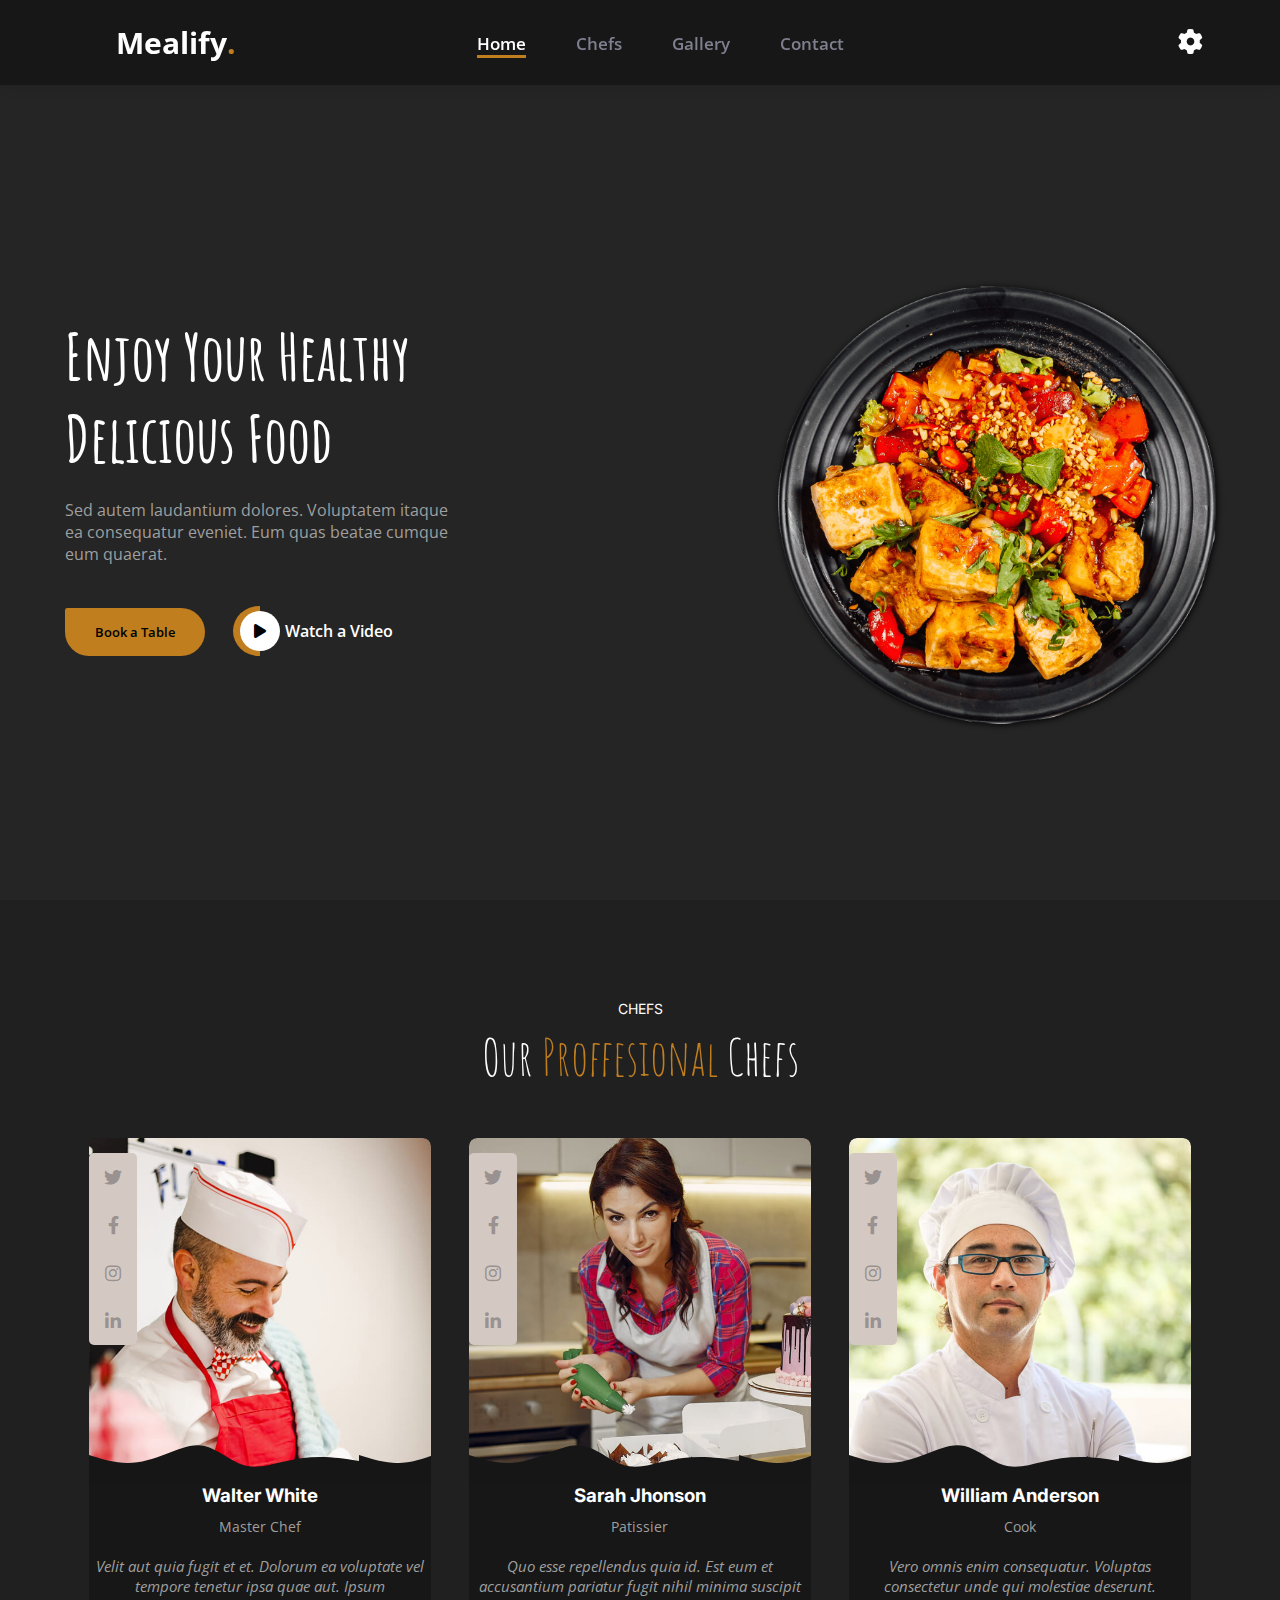
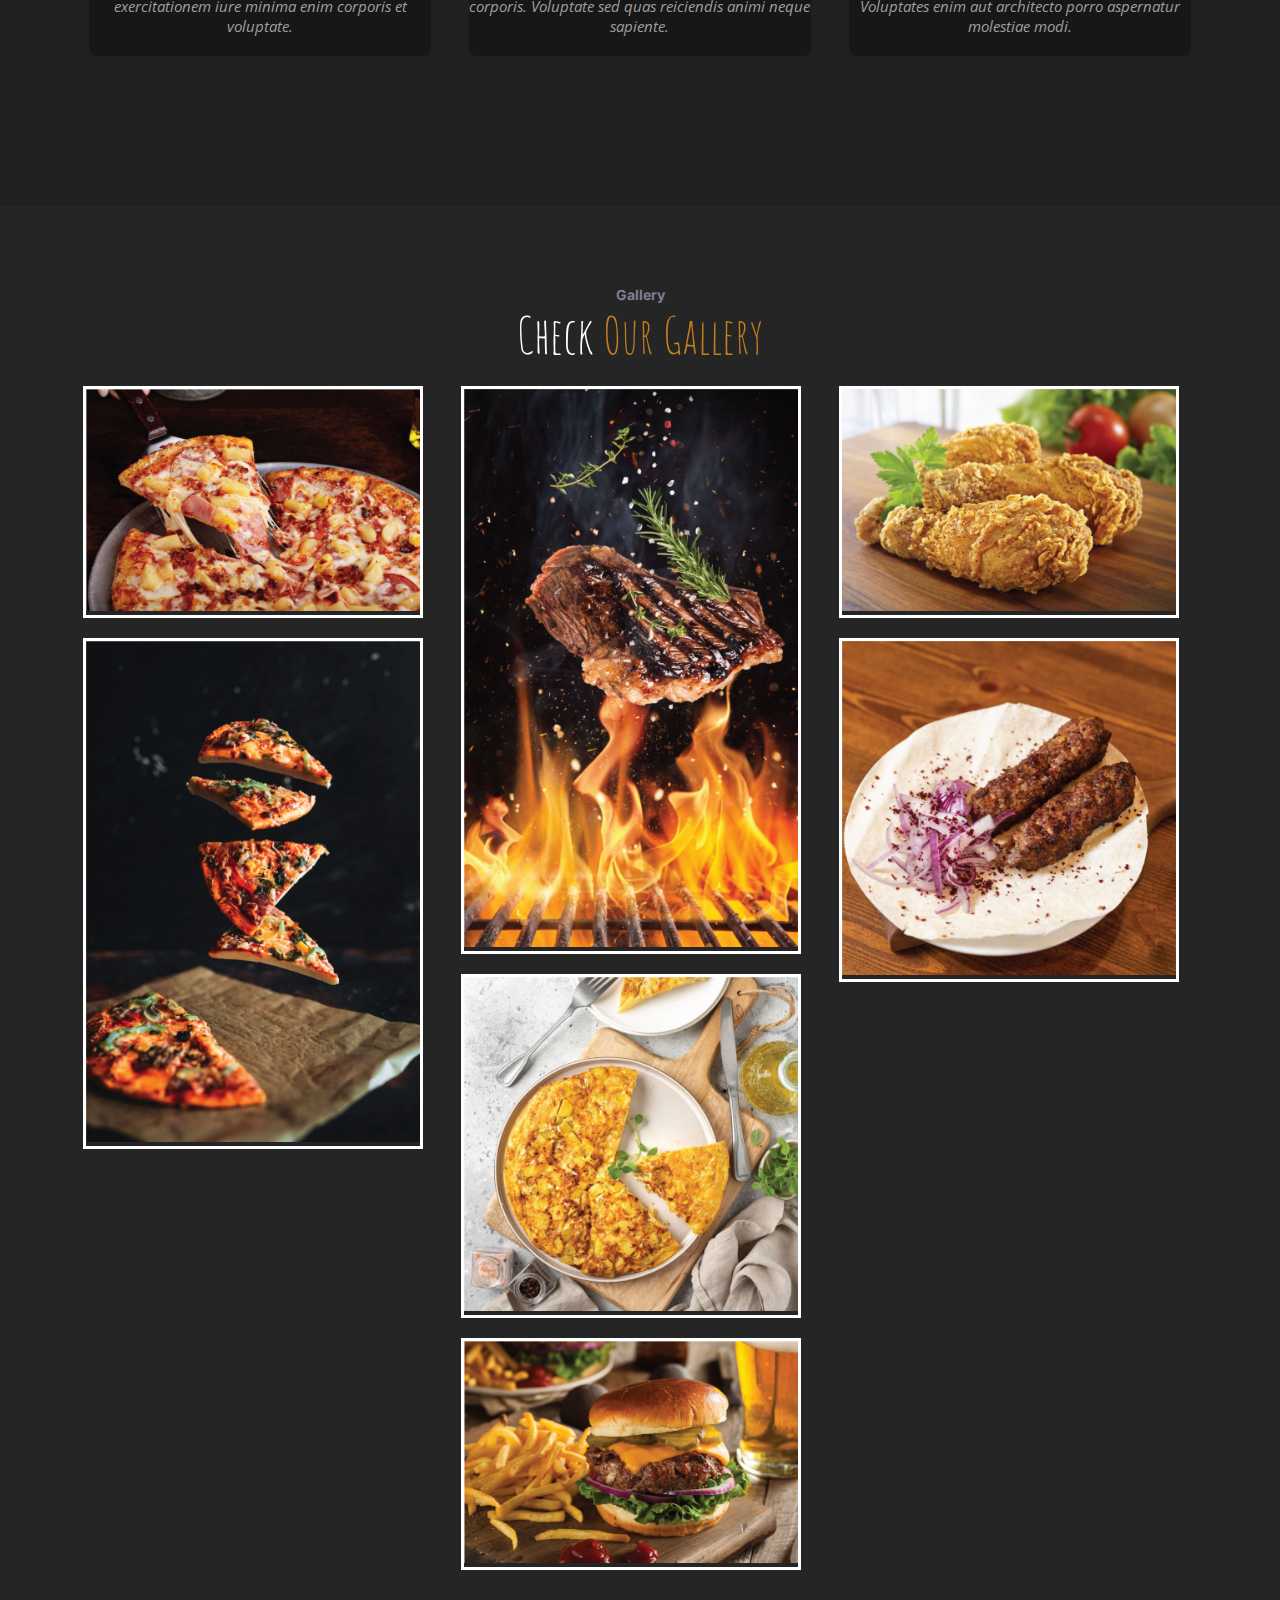
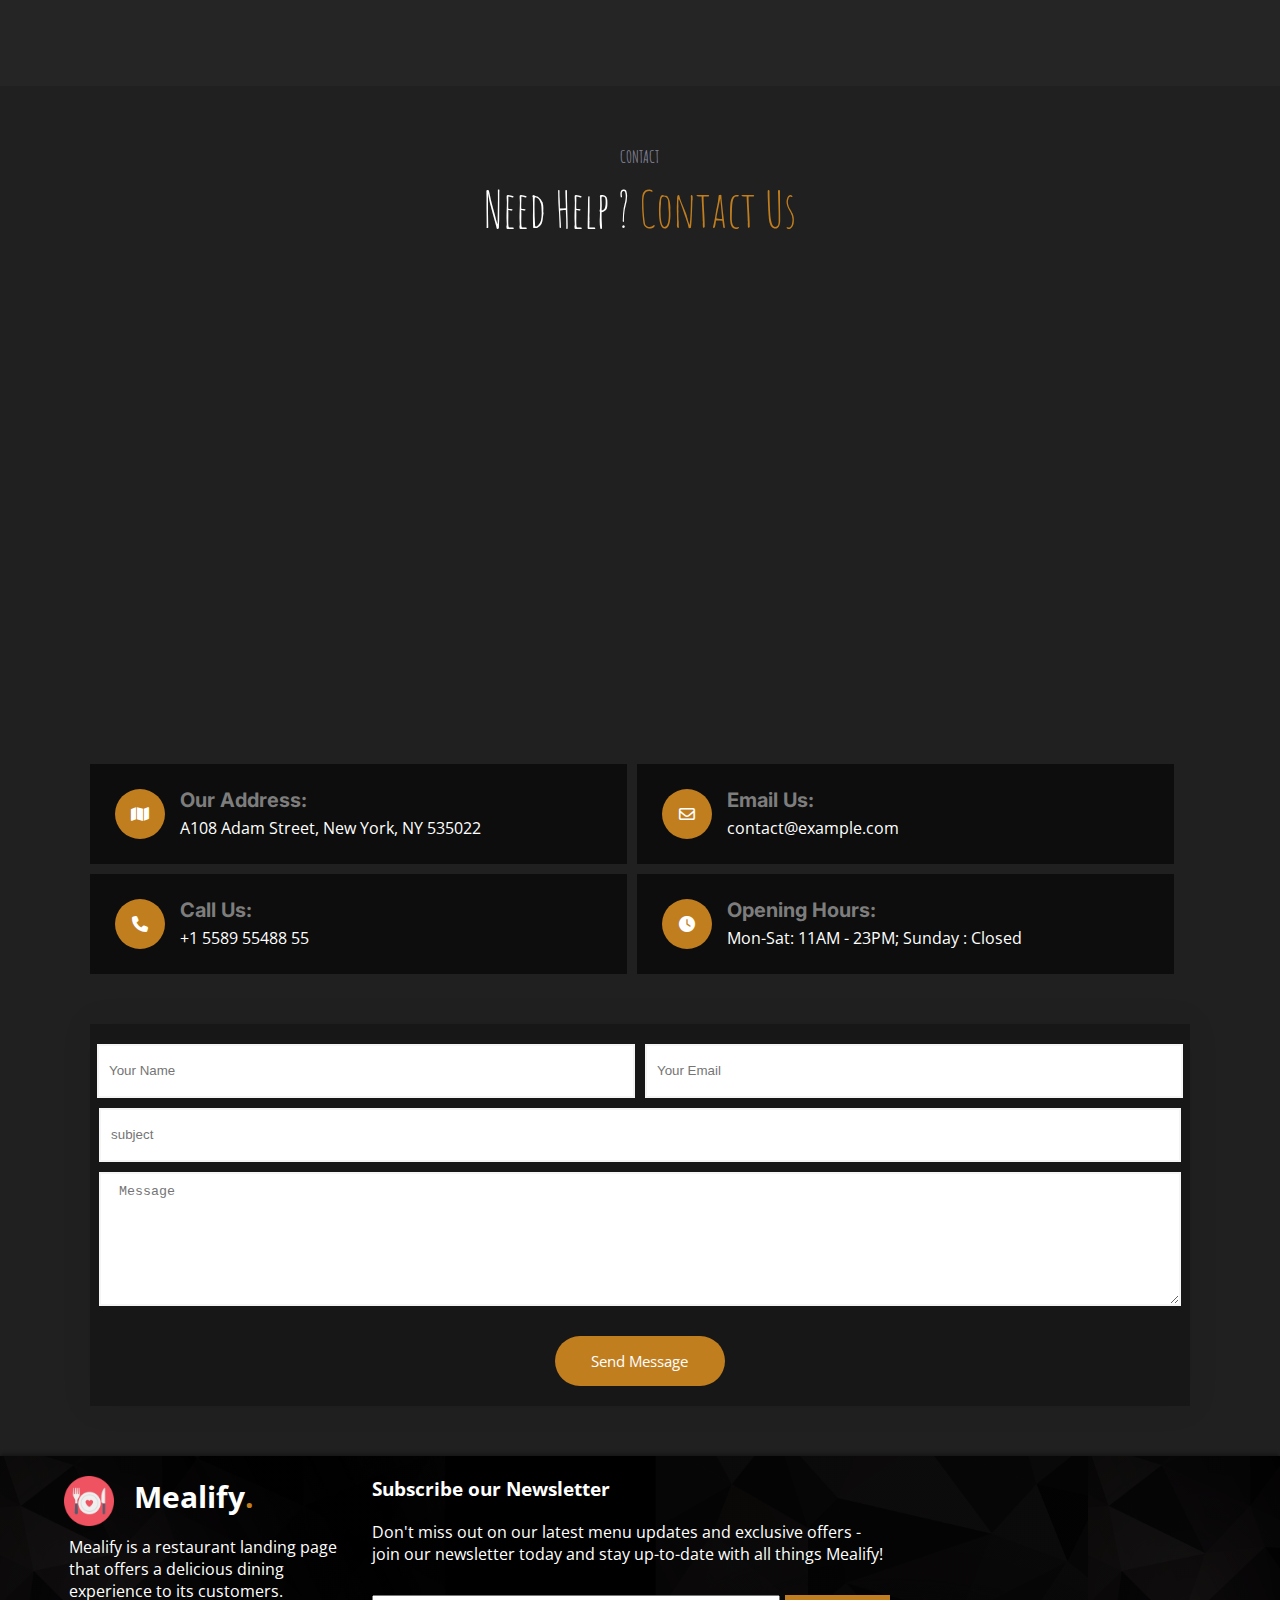
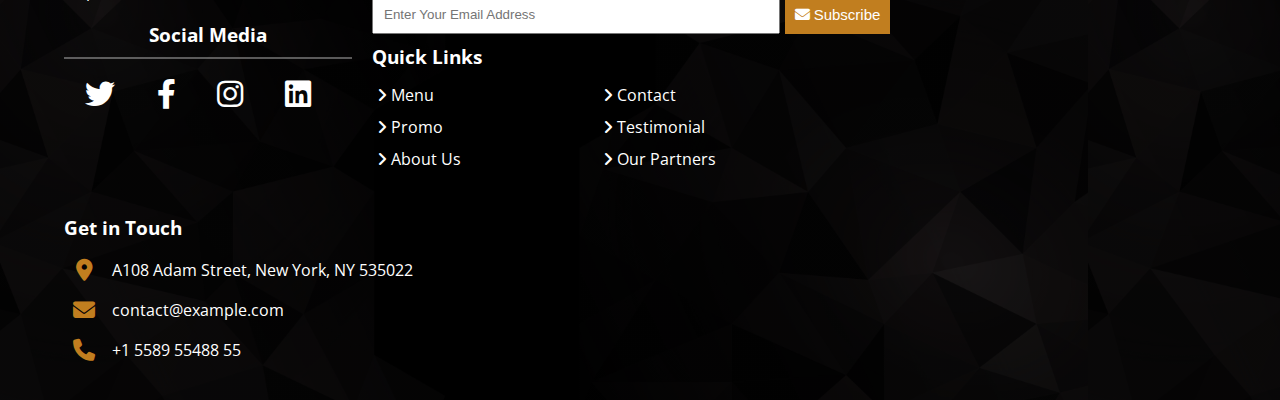
==== darkMode.htm @ 0ceff0d4 "first commit" ====
<!DOCTYPE html>
  <head>
    <meta charset="UTF-8" />
    <meta name="viewport" content="width=device-width, initial-scale=1.0" />
    <title>Mealify</title>
    <link rel="preconnect" href="https://fonts.googleapis.com" />
    <link rel="preconnect" href="https://fonts.gstatic.com" crossorigin />
    <link
      href="https://fonts.googleapis.com/css2?family=Amatic+SC:wght@400;700&family=Inter:wght@700&family=Open+Sans:ital,wght@0,300;0,400;0,500;0,600;0,700;0,800;1,300;1,400;1,500;1,600;1,700;1,800&display=swap"
      rel="stylesheet"
    />

    <!-- fonts -->
    <link rel="icon" href="photo/favicon.ico" />
    <link href="css/all.min.css" rel="stylesheet" />
    <link href="css/darkmode.css" rel="stylesheet" />
    <link href="css/mediaquery.css" rel="stylesheet" />
  </head>

  <body>
    <nav>
      <div class="container">
        <div class="logo">
          <a href="">Mealify<span>.</span></a>
        </div>
        <div class="navs">
          <ul class=".nav-links">
            <li>
              <a href="#home" class="home_link">Home</a>
            </li>
            <li><a href="#Chefs" class="Chefs_link">Chefs</a></li>
            <li><a href="#Gallery" class="Gallery_link">Gallery</a></li>
            <li><a href="#contact">Contact</a></li>
          </ul>
        </div>
        <div class="icon">
          <a href="index.html">
            <i class="fa-solid fa-gear"></i>
          </a>
        </div>
      </div>
    </nav>
    <section id="home" class="home">
      <div class="container">
        <div class="caption">
          <h2>Enjoy Your Healthy Delicious Food</h2>
          <p>
            Sed autem laudantium dolores. Voluptatem itaque ea consequatur
            eveniet. Eum quas beatae cumque eum quaerat.
          </p>
          <div class="buttons">
            <button class="btn1"><a href="#contact">Book a Table</a></button>
            <button class="btn2">
              <a href="https://youtube.com/" target="_blank">
                <div class="icon">
                  <i class="fa-solid fa-play"></i>
                </div>
                Watch a Video
              </a>
            </button>
          </div>
        </div>
        <div class="plat">
          <img src="photo/hero-img.png" />
        </div>
      </div>
    </section>
    <section id="Chefs" class="Chefs">
      <div class="container">
        <div class="chef-head">
          <h2>CHEFS</h2>
          <p class="p1">Our <span>Proffesional</span> Chefs</p>
        </div>
        <div class="chef-cards">
          <div class="chef-card chef-card1">
            <div class="picture">
              <img src="photo/chefs-1.jpg" />
            </div>
            <div class="chef-information">
              <h3>Walter White</h3>
              <span>Master Chef</span>
              <p>
                Velit aut quia fugit et et. Dolorum ea voluptate vel tempore
                tenetur ipsa quae aut. Ipsum exercitationem iure minima enim
                corporis et voluptate.
              </p>
            </div>
            <ul class="chef-social">
              <li>
                <a href=""><i class="fa-brands fa-twitter"></i></a>
              </li>
              <li>
                <a href="">
                  <i class="fa-brands fa-facebook-f"></i>
                </a>
              </li>
              <li>
                <a href="">
                  <i class="fa-brands fa-instagram"></i>
                </a>
              </li>
              <li>
                <a href="">
                  <i class="fa-brands fa-linkedin-in"></i>
                </a>
              </li>
            </ul>
          </div>

          <div class="chef-card chef-card2">
            <div class="picture">
              <img src="photo/chefs-2.jpg" />
            </div>
            <div class="chef-information">
              <h3>Sarah Jhonson</h3>
              <span> Patissier</span>
              <p>
                Quo esse repellendus quia id. Est eum et accusantium pariatur
                fugit nihil minima suscipit corporis. Voluptate sed quas
                reiciendis animi neque sapiente.
              </p>
            </div>
            <ul class="chef-social">
              <li>
                <a href=""><i class="fa-brands fa-twitter"></i></a>
              </li>
              <li>
                <a href="">
                  <i class="fa-brands fa-facebook-f"></i>
                </a>
              </li>
              <li>
                <a href="">
                  <i class="fa-brands fa-instagram"></i>
                </a>
              </li>
              <li>
                <a href="">
                  <i class="fa-brands fa-linkedin-in"></i>
                </a>
              </li>
            </ul>
          </div>

          <div class="chef-card chef-card3">
            <div class="picture">
              <img src="photo/chefs-3.jpg" />
            </div>

            <div class="chef-information">
              <h3>William Anderson</h3>
              <span> Cook</span>
              <p>
                Vero omnis enim consequatur. Voluptas consectetur unde qui
                molestiae deserunt. Voluptates enim aut architecto porro
                aspernatur molestiae modi.
              </p>
            </div>
            <ul class="chef-social">
              <li>
                <a href=""><i class="fa-brands fa-twitter"></i></a>
              </li>
              <li>
                <a href="">
                  <i class="fa-brands fa-facebook-f"></i>
                </a>
              </li>
              <li>
                <a href="">
                  <i class="fa-brands fa-instagram"></i>
                </a>
              </li>
              <li>
                <a href="">
                  <i class="fa-brands fa-linkedin-in"></i>
                </a>
              </li>
            </ul>
          </div>
        </div>
      </div>
    </section>
    <section id="Gallery" class="Gallery">
      <div class="container">
        <div class="gallery-title">
          <h2>Gallery</h2>
          <p>Check <span>Our Gallery</span></p>
        </div>
        <div class="photos">
          <picture class="pizza">
            <img src="photo/gallery/meal-1.jpg" alt="" />
            <div class="overlay">
              <h2>Pizza</h2>
              <p>Hawaiian pizza with ham and pineapple</p>
            </div>
          </picture>
          <picture class="leviation-pizza">
            <img src="photo/gallery/meal-4.jpg" alt="" />
            <div class="overlay">
              <h2>Levitation pizza</h2>
              <p>Levitation pizza on black background.</p>
            </div>
          </picture>
          <picture class="beef-steak">
            <img src="photo/gallery/meal-2.jpg" alt="" />
            <div class="overlay">
              <h2>Beef steaks</h2>
              <p>
                Tasty beef steaks flying above cast iron grate with fire flames.
              </p>
            </div>
          </picture>
          <picture class="Frittata">
            <img src="photo/gallery/meal-7.jpg" alt="" />
            <div class="overlay">
              <h2>Frittata</h2>
              <p>Frittata or potato pie in a ceramic plate</p>
            </div>
          </picture>
          <picture class="Burger">
            <img src="photo/gallery/meal-3.jpg" alt="" />
            <div class="overlay">
              <h2>Burger</h2>
              <p>grass fed bison hamburger with chips & beer</p>
            </div>
          </picture>
          <picture class="Fried-Chicken">
            <img src="photo/gallery/meal-5.jpg" alt="" />
            <div class="overlay">
              <h2>Crispy Fried Chicken</h2>
              <p>
                Golden brown chicken legs with a crunchy coating and juicy meat
              </p>
            </div>
          </picture>
          <picture class="kebab">
            <img src="photo/gallery/meal-6.jpg" alt="" />
            <div class="overlay">
              <h2>Lyulya kebab</h2>
              <p>
                Tender and juicy skewers of ground lamb or beef, flavored with
                aromatic spices and herbs
              </p>
            </div>
          </picture>
        </div>
      </div>
    </section>
    <section id="contact" class="contact">
      <div class="container">
        <div class="contact-head">
          <h2>CONTACT</h2>
          <p>Need Help ? <span>Contact Us</span></p>
        </div>
        <div class="map">
          <div class="frame">
            <iframe
              src="https://www.google.com/maps/embed?pb=!1m14!1m12!1m3!1d1032848.2272240134!2d32.7023043773013!3d30.659828495883165!2m3!1f0!2f0!3f0!3m2!1i1024!2i768!4f13.1!5e0!3m2!1sar!2seg!4v1686413583642!5m2!1sar!2seg"
              width="600"
              height="450"
              style="border: 0"
              allowfullscreen=""
              loading="lazy"
              referrerpolicy="no-referrer-when-downgrade"
            ></iframe>
          </div>
        </div>
        <div class="contact-details">
          <div class="add">
            <div class="icon">
              <i class="fa-solid fa-map"></i>
            </div>
            <div class="address">
              <h3>Our Address:</h3>
              <p>A108 Adam Street, New York, NY 535022</p>
            </div>
          </div>
          <div class="email-contact">
            <div class="icon"><i class="fa-regular fa-envelope"></i></div>
            <div class="email-us">
              <h3>Email Us:</h3>
              <p>contact@example.com</p>
            </div>
          </div>
          <div class="Call">
            <div class="icon">
              <i class="fa-solid fa-phone"></i>
            </div>
            <div class="call-us">
              <h3>Call Us:</h3>
              <p>+1 5589 55488 55</p>
            </div>
          </div>
          <div class="hour">
            <div class="icon">
              <i class="fa-solid fa-clock"></i>
            </div>
            <div class="opening-hour">
              <h3>Opening Hours:</h3>
              <p>Mon-Sat: 11AM - 23PM; Sunday : Closed</p>
            </div>
          </div>
        </div>
        <form>
          <input type="text" class="text" placeholder="Your Name" />
          <input type="email" class="email" placeholder="Your Email" />
          <input type="subject" class="subject" placeholder="subject" />
          <textarea name="" id="" placeholder=" Message"></textarea>
          <button>Send Message</button>
        </form>
      </div>
    </section>
    <footer>
      <div class="container">
        <div class="about">
          <div class="logo">
            <div class="logo-image">
              <img src="photo/favicon.png" alt="Mealify Logo" />
            </div>
            <h2>Mealify</h2>
          </div>
          <p>
            Mealify is a restaurant landing page that offers a delicious dining
            experience to its customers.
          </p>
          <p class="social-media">Social Media</p>
          <ul class="social-links">
            <li class="twitter">
              <a href="https://twitter.com" target="_blank">
                <i class="fa-brands fa-twitter"></i>
              </a>
            </li>
            <li class="facebook">
              <a href="https://facebook.com" target="_blank">
                <i class="fa-brands fa-facebook-f"></i>
              </a>
            </li>
            <li class="instagram">
              <a href="https://instagram.com" target="_blank">
                <i class="fa-brands fa-instagram"></i>
              </a>
            </li>
            <li class="linkedin">
              <a href="https://linkedin.com" target="_blank">
                <i class="fa-brands fa-linkedin"></i>
              </a>
            </li>
          </ul>
        </div>
        <div class="subscription">
          <div class="subscription-box">
            <h3>Subscribe our Newsletter</h3>
            <p>
              Don't miss out on our latest menu updates and exclusive offers -
              join our newsletter today and stay up-to-date with all things
              Mealify!
            </p>
            <div class="subscription-group">
              <input type="email" placeholder="Enter Your Email Address" />
              <button class="btn">
                <i class="fa-solid fa-envelope"></i> Subscribe
              </button>
            </div>
          </div>
          <div class="quick-links">
            <h3>Quick Links</h3>
            <div class="links">
              <ul>
                <li>
                  <i class="fa-solid fa-angle-right"></i>
                  <a href="">Menu</a>
                </li>
                <li>
                  <i class="fa-solid fa-angle-right"></i>
                  <a href="">Promo</a>
                </li>
                <li>
                  <i class="fa-solid fa-angle-right"></i>
                  <a href="">About Us</a>
                </li>
              </ul>
              <ul>
                <li>
                  <i class="fa-solid fa-angle-right"></i>
                  <a href="">Contact</a>
                </li>
                <li>
                  <i class="fa-solid fa-angle-right"></i>
                  <a href="">Testimonial</a>
                </li>
                <li>
                  <i class="fa-solid fa-angle-right"></i>
                  <a href="">Our Partners</a>
                </li>
              </ul>
            </div>
          </div>
        </div>
        <div class="contact-details">
          <h3>Get in Touch</h3>
          <ul>
            <li>
              <i class="fa-solid fa-location-dot"></i>
              <span>A108 Adam Street, New York, NY 535022 </span>
            </li>
            <li>
              <i class="fa-solid fa-envelope"></i>
              <a href="mailto:contact@example.com">contact@example.com</a>
            </li>
            <li>
              <i class="fa-solid fa-phone"></i>
              <a href="tel:+1 5589 55488 55">+1 5589 55488 55</a>
            </li>
          </ul>
        </div>
      </div>
    </footer>
  </body>
</html>
---- css/darkmode.css ----
* {
    margin: 0px;
    padding: 0px;
}

:root {

    --btn-color: #C17E1F;
    --span-color: #C17E1F;
    --bg-dark: #252525;
    --bg-light: #202020;
    --nav-color: #171717;
    --font-color: white;
    --hover-color: RGB(215, 140, 35);
    
}

h1,
h2,
h3,
h4,
h5,
h6 {
    font-family: 'Amatic SC', cursive;
}

p,
a {
    font-family: 'Open Sans', sans-serif;
}

li {
    list-style: none;
}

a {
    text-decoration: none;
    color: var(--font-color);
}

img {
    width: 100%;
}

/*****************SCROLL***************/
::-webkit-scrollbar {
    width: 15px;
}

::-webkit-scrollbar-track {
    box-shadow: inset 0 0 5px grey;
    border-radius: 10px;
}

::-webkit-scrollbar-thumb {
    background: #212529;
    border-radius: 10px;
}


/***************NAV**************/
nav .container {
    width: 88%;
    margin: auto;
    display: flex;
}

nav {
    position: fixed;
    width: 100%;
    overflow: hidden;
    z-index: 1000;
    background-color: var(--nav-color);
    box-shadow: 0px 0px 14px 0px #0000001b;

}

nav .container .logo {
    width: 15%;
    display: flex;
    align-items: center;
    justify-content: center;

    padding: 22px;
}


nav .container .logo a {
    text-decoration: none;
    color: var(--font-color);
    font-size: 30px;
    font-family: 'Open Sans', sans-serif;
    font-weight: 700;
}

nav .container .logo span {
    color: var(--span-color);
}

nav .container .navs {
    width: 60%;
    color: RGB(79, 79, 90);
    font-size: 17px;
    padding-top: 12px;


}

nav .container .navs ul li div {
    background-color: RGB(230, 20, 20);
    border-radius: 5px;
    position: absolute;

}

nav .container .navs ul li {
    position: relative;
    padding-right: 50px;
    padding-top: 20px;
}

nav .container .navs ul {
    display: flex;
    justify-content: flex-end;
    align-items: center;


}

nav .container .icon {
    width: 30%;
    display: flex;
    justify-content: flex-end;
    align-items: center;

}

nav i {
    color: var(--font-color);
    font-size: 25px;
}

nav .container .navs ul li a {
    text-decoration: none;
    font-family: 'Inter', sans-serif;
    font-family: 'Open Sans', sans-serif;
    color: #7f7f90;
    font-size: 17px;
    font-weight: 600;
    transition-duration: 0.5s;

}

nav .container .navs ul li a:hover {
    color: var(--font-color);
}

body:not(body:has(:target)) li a[href="#home"],
body:has(.home:target) li a[href="#home"],
body:has(.contact:target) li a[href="#contact"],
body:has(.Gallery:target) li a[href="#Gallery"],
body:has(.Chefs:target) li a[href="#Chefs"] {
    color: var(--font-color);
    border-bottom: 3px solid var(--btn-color);
}

/***********************HOME***********************/
.home {
    display: flex;
    width: 100%;
    background-color: var(--bg-dark);
    overflow: hidden;
    position: relative;
    display: flex;
    color: black;
    font-size: 30px;
    align-items: center;
    justify-content: center;
    height: 100vh;
}

/* body:has(.home:target) .home_link {
    color: black;
} */

.home .container {
    width: 90%;
    display: flex;
    justify-content: flex-end;
    align-items: center;
}

.home .container .caption {
    width: 35%;
    margin-top: 110px;
    margin-right: 310px;
    margin-top: 70px;
    color: var(--font-color);

}

.home .container .caption h2 {
    font-size: 65px;
    font-family: 'Amatic SC', cursive;
}

.home .container .caption p {
    font-size: 16px;
    font-family: 'Open Sans', sans-serif;
    color:
RGB(159, 159, 159);
    margin-top: 20px;

}

.home .container .caption .buttons {

    font-family: 'Open Sans', sans-serif;
    margin-top: 40px;

}

.home .container .caption .btn1 {
    background-color: var(--btn-color);
    padding: 15px 30px;
    border: none;
    border-radius: 100px;
    border-top-left-radius: 10px;
    transition-duration: 0.3s;
    margin-right: 20px;

}

.home .container .caption .btn1 a {
    color: black;

    display: flex;
    align-items: center;
    font-weight: 600;

}


.home .container .caption .btn1:hover {
    background-color: var(--hover-color);

}


.home .container .caption .btn2 {
    background-color: transparent;
    color: black;
    border: none;
    text-align: center;
    width: 200px;


}

.home .container .caption .btn2 a {
    color: var(--font-color);
    font-size: 16px;
    font-weight: 600;
    display: flex;
    align-items: center;
    transition-duration:0.5s ;


}

.home .container .caption .btn2:hover a {
    color: RGB(215, 140, 35);
}

.home .container .plat {
    width: 38%;
    display: flex;
    padding-top: 110px;
}

.home .container .caption .buttons .btn2 .icon {
    width: 50px;
    height: 50px;
    border-left: 2px solid var(--btn-color);
    background-image: linear-gradient(to right, var(--btn-color) 0 50%, transparent 50% 100%);
    border-radius: 50%;
    display: flex;
    align-items: center;
    justify-content: center;
    font-size: 1rem;
    position: relative;
}

.home .container .caption .buttons .btn2 .icon i {
    color: black;
    z-index: 400;

}

.home .container .caption .buttons .btn2 .icon::before {
    content: "";
    position: absolute;
    left: 50%;
    top: 50%;
    transform: translate(-50%, -50%);
    background-color: white;
    width: 2.5rem;
    height: 2.5rem;
    border-radius: inherit;
}

.home img {
    filter: drop-shadow(1px 1px 3px black);


}

@keyframes vibrate {
    0% {
        transform: rotate(0deg);
    }

    10% {
        transform: rotate(-1deg);
    }

    20% {
        transform: rotate(1deg);
    }

    30% {
        transform: rotate(0deg);
    }

    40% {
        transform: rotate(1deg);
    }

    50% {
        transform: rotate(-1deg);
    }

    60% {
        transform: rotate(0deg);
    }

    70% {
        transform: rotate(-1deg);
    }

    80% {
        transform: rotate(1deg);
    }

    90% {
        transform: rotate(0deg);
    }

    100% {
        transform: rotate(-1deg);
    }
}

.plat img:hover {
    animation: vibrate 0.5s;
    animation-iteration-count: infinite;
}

/*********************************************************************/
.Chefs {
    overflow: hidden;
    padding-bottom: 150px;
    /* margin-bottom: 20px; */
    background-color: var(--bg-light);
}

.Chefs .container {
    width: 89%;
    margin: auto;
}

.chef-head {
    padding-top: 100px;
}

.Chefs .chef-head h2 {
    color: var(--font-color);
    font-size: 14px;
    text-align: center;
    font-family: 'Inter', sans-serif;
    padding-bottom: 8px;
    font-weight: 400;


}

.Chefs .chef-head .p1 {
    font-family: 'Amatic SC', cursive;
    font-size: 50px;
    color:var(--font-color);
    text-align: center;
    padding-bottom: 50px;
}

.Chefs .chef-head span {
    color: var(--span-color);
}

.chef-cards {
    margin: auto;
    display: flex;
    justify-content: space-around;
}

.chef-card {
    width: 30%;
    text-align: center;
    position: relative;
    overflow: hidden;
    transition-duration: 0.5s;
    padding-bottom: 20px;
    border-radius: 8px;
    background-color: #171717;
}

.chef-card .chef-information p {
    font-size: 15px;
    font-weight: 400;
    color: RGB(159, 159, 159);
    font-family: 'Open Sans', sans-serif;
    padding-top: 20px;
    font-style: italic;
}

.Chefs .container ul {
    position: absolute;
    top: 15px;
    background-color: #D4C9C2;

    right: -60;
    border-radius: 5px;
    margin-right: 5px;
    transition-duration: 0.7s;


}

.Chefs .container .chef-card:hover ul {
    right: 0;
}

.Chefs .container .chef-card:hover {
    transform: scale(1.1);
    box-shadow: 3px 3px 15px 0px rgba(0, 0, 0, 0.1);

}

.Chefs .container a:hover {
    color: RGBA(55, 55, 63, 0.9);

}

.Chefs .container ul li {
    padding: 12px 15px;
}

.Chefs .container ul li a {
    font-size: 18px;
    color: #37373f66;
    transition-duration: 0.5s;
    font-weight: 400;
}


.Chefs .container .picture {
    position: relative;
}

.Chefs .container .picture:before {
    content: "";
    position: absolute;
    bottom: -1px;
    left: 0;
    background-image: url(../photo/team-shape-dark.svg);
    background-repeat: repeat-x;
    width: 100%;
    height: 3.75rem;
}

.chef-cards .chef-information h3 {
    font-size: 18.72px;
    font-family: 'Inter', sans-serif;
    font-weight: 700;
    color: var(--font-color);
    padding-bottom: 10px;


}

.chef-cards span {
    font-size: 14px;
    font-family: 'Open Sans', sans-serif;
    font-weight: 400;
    color: RGB(159, 159, 159);

}

.Chefs img {
    border-radius: 8px;
}

/**********************************************************************/
.Gallery {
    background-color: var(--bg-dark);
    text-align: center;
    margin: auto;
    padding-top: 80px;
    overflow: hidden;
}


.Gallery .gallery-title p {
    font-size: 50px;
    font-family: 'Amatic SC', cursive;
    padding-bottom: 20px;
    color: var(--font-color);

}


.Gallery span {
    color: var(--span-color);
    font-family: 'Amatic SC', cursive;

}

.Gallery h2 {
    font-family: 'Inter', sans-serif;
    color: RGB(127, 127, 144);
    font-size: 14px;

}

.Gallery .photos {

    display: flex;
    flex-direction: column;
    flex-wrap: wrap;
    width: 87%;
    margin: auto;
    text-align: center;
    gap: 20px;
    height: 1300px;
}

.photos picture {
    width: 30%;
    border: 3px solid white;
    position: relative;
    overflow: hidden;
}

.photos picture:hover .overlay {
    top: 0;
}

.photos picture:hover img {
    scale: 1.2;
}

.photos picture img {
    transition: 1s;
}

.overlay {
    position: absolute;
    width: 100%;
    height: 100%;
    left: 0;
    top: 100%;
    background-color: rgba(0, 0, 0, 0.5);
    display: flex;
    justify-content: center;
    align-items: center;
    flex-direction: column;
    color: white;
    font-family: 'Open Sans', sans-serif;
    transition-duration: 0.5s;



}

.Gallery .picture .overlay h2 {
    padding-bottom: 20px;
    font-size: 25px;
    font-weight: 700;
    font-family: 'Inter', sans-serif;
    color: #fff;

}

/***************************************************/

.contact {
    overflow: hidden;
    margin: 0;
    padding: 0;
    background-color: var(--bg-light);

}

.contact .container {
    width: 86%;
    margin: auto;
}

.contact .contact-head h2 {
    font-size: 17px;
    color: RGB(127, 127, 144);
    font-weight: 600;
    text-align: center;
    padding-top: 60px;
}

.contact .contact-head p {
    font-weight: 400;
    color:var(--font-color);
    font-family: 'Amatic SC', cursive;
    text-align: center;
    font-size: 50px;
    padding-top: 10px;
    padding-bottom: 20px;

}

.map {
    width: 100%;
    margin-bottom: 50px;
}

.map .frame {
    margin: auto;
    overflow: hidden;


}

iframe {
    width: 100%;
    overflow: hidden;
}


.contact .container .contact-details {
    gap: 10px;
    display: flex;
    flex-wrap: wrap;
    text-align: center;
    padding-bottom: 50px;
}

.contact .container .contact-details h3 {

    font-family: 'Inter', sans-serif;
    font-weight: 700;
    font-size: 20px;
    color: RGB(125, 125, 125);
    margin: 0px 0px 5px;

}

.contact .contact-details .email-contact,
.Call,
.hour,
.add {
    color: var(--font-color);
    width: 47%;
    display: flex;
    align-items: center;
    height: 80px;
    background-color:
    #0D0D0D;
    padding: 10px;
    

}
/* .contact .contact-details .call{
    color: var(--font-color);
    width: 47%;
    display: flex;
    align-items: center;
    height: 80px;
    background-color:
    #0D0D0D;
    padding: 10px;  
} */

.contact .contact-details .icon {

    width: 50px;
    height: 50px;
    border-radius: 50%;
    background-color:
        var(--btn-color);
    display: flex;
    justify-content: center;
    align-items: center;
    color: white;
    margin: 15px;
    transition-duration: 0.5s;
}

.contact .contact-details .icon:hover {
    background-color: var(--hover-color);
    cursor: pointer;
}

.contact span {
    color: var(--span-color);
}

.contact .contact-details .address,
.email-us,
.opening-hour,
.call-us {
    text-align: start;
}

form {

    width: 100%;
    margin: auto;
    background-color: #171717;
    display: flex;
    flex-wrap: wrap;
    gap: 10px;
    justify-content: center;
    box-shadow: 10px;
    box-shadow: 0 0 1.875rem #00000014;
    padding-top: 20px;
    margin-bottom: 50px;

}

.text,
.email {
    width: 47.6%;
        height: 50px;
    padding-left: 10px;
    border: none;
    border: solid 2px;
    border-color: #F5F5F5;
}



.subject {
    width: 97%;
    height: 50px;
    border: none;
    border: solid 2px;
    border-color: #F5F5F5;
    padding-left: 10px;

}

textarea {
    width: 97%;
    height: 120px;
    border: solid 2px;
    border-color: #F5F5F5;
    padding-left: 10px;
    padding-left: 10px;
    padding-top: 10px;
}

form button {
    margin-top: 20PX;
    border-radius: 40px;
    border: none;
    padding: 10px;
    background-color: var(--btn-color);
    color: white;
    width: 170px;
    height: 50px;
    font-size: 15px;
    font-family: 'Open Sans', sans-serif;
    margin-bottom: 20px;
    transition-duration: 0.5s;

}
/* .contact form .text{} */
form button:hover {
    background-color: var(--hover-color);
    cursor: pointer;
}

/**********************************************************************************************/
footer {
    background-image: linear-gradient(#0009, #0009),
        url(textured-metal-background\ \(1\).jpg);
    color: #fff;
    box-shadow: 0px -1px 5px #0007;
    background-size: contain;
    font-family: 'Open Sans', sans-serif;
    padding-bottom: 30px;

}

footer h2,
h3,
h4 {
    font-family: 'Open Sans', sans-serif;

}

footer .container .about .logo {
    display: flex;
}

footer .container .about .logo h2 {
    font-family: 'Open Sans', sans-serif;
    font-size: 30px;
    font-weight: 700;

}

footer .container .about .logo h2::after {
    content: ".";
    color: var(--span-color);
}

footer .container .about .logo .logo-image {
    width: 50px;
    height: 50px;
    padding-right: 20px;
}

footer .container {
    width: 90%;
    display: flex;
    flex-wrap: wrap;
    margin: auto;
    gap: 20px;

}

footer hr {
    width: 40px;
}

footer .about p {
    margin-block: 0.625rem;
    text-align: start;
    padding-left: 5px;
}

footer .about {
    width: 25%;
    text-align: center;
    padding-top: 20px;
}

footer .about .social-links .twitter,
.facebook,
.instagram,
.linkedin {
    transition-duration: 0.5s;
}

footer .about .social-links .twitter:hover i {
    color: #1DA1F2;
}

footer .about .social-links .facebook:hover i {
    color: #0B85EE;
}

footer .about .social-links .instagram:hover i {
    color: #6A0037;
}

footer .about .social-links .linkedin:hover i {
    color: #0A66C2;
}

footer .about a i {
    color: #E61414;
}

footer .about .social-media {
    text-align: center;
    padding: 10px;
    border-bottom: 2px solid #ddd6;
    margin-bottom: 10px;
    font-weight: 700;
    margin: 0px 0px 10px;
    padding: 10px;
    font-size: 18.72px;
}

footer .about .social-links {
    padding: 10px;
    display: flex;
    justify-content: space-around;
}

footer .about .social-links i {
    font-size: 30px;
    color: white;
    padding-right: 20px;
}


footer .subscription {
    width: 45%;
    padding-top: 20px;
}

footer .subscription a {
    color: white;
}

footer .subscription-group button {
    border: none;
    background-color: var(--btn-color);
    font-size: 15px;
    padding: 10px;
    font-weight: 400;
    color: white;

}

footer .container .subscription .subscription-box p {
    padding: 20px 0;
}

footer .contact-details {
    padding-top: 20px;
}

footer .quick-links .links {
    display: flex;
}

footer .subscription-group {
    display: flex;
    justify-content: space-between;
    gap: 5px;
    margin: 10px 0;
}

footer .subscription-group input {
    flex-grow: 1;
    padding: 0.625rem;
}

footer .subscription-group input:focus-visible {
    outline: none;
}

footer .subscription-group button {
    border-radius: 0;
}

footer .quick-links ul {
    --gap: 1.25rem;
    margin-top: 0.625rem;
    display: flex;
    flex-wrap: wrap;
    column-gap: var(--gap);
}

footer .contact-details li a {
    color: white;
}

footer .quick-links ul li {
    width: calc(calc(100% - var(--gap)) / 2);
    padding: 5px;
    position: relative;
    transition-duration: 0.5s;
}

footer .quick-links ul li:hover {
    transform: translateX(10px);
    background-color: #222;
}

footer .quick-links ul li::before {

    margin-right: 5px;
}

footer .contact-details h3 {
    margin-bottom: 10px;
}

footer .contact-details ul li {
    display: flex;
    align-items: center;
    gap: 8px;
}

footer .contact-details ul li i {
    width: 2.5rem;
    height: 2.5rem;
    display: flex;
    justify-content: center;
    align-items: center;
    color: var(--btn-color);
    font-size: 22px;
    line-height: 22px;
    font-weight: 900;
    transition-duration: 0.5s;
}

footer .contact-details ul li i:hover {
    color: white;
}
---- css/mediaquery.css ----
@media all and (max-width: 600px),
all and (max-width: 768px) {

    /*********************nav*********************************/
    nav {
        position: absolute;
    }

    nav .navs ul {
        flex-direction: column;

    }

    nav .navs ul li {
        padding: 0;
        margin: 0;

    }

    nav .logo {
        width: 30%;
        display: flex;
        align-items: center;
    }

    /**********************home*******************/
    .home {
        height: auto;
    }

    .home .container {
        display: flex;
        flex-direction: column;
    }

    .home .container .caption {
        width: 100%;
        text-align: center;
        padding: 0;
        margin: 0;
        padding-top: 200px;
    }

    .home .container .plat {
        width: 100%;
    }

    .Chefs .container .chef-cards {
        display: flex;
        flex-direction: column;
        gap: 50px;
    }

    .Chefs .container .chef-cards .chef-card {
        width: 100%;
    }

    /******************gallery************/
    .Gallery .container .photos {

        display: flex;
        flex-direction: column;
        flex-wrap: wrap;
        text-align: center;
        height: auto;
    }


    .Gallery .photos picture {
        width: 100%;
    }

    .Gallery {
        padding-bottom: 50px;
    }

    /******************contact******************/
    .contact .container .frame,
    .add,
    .Call,
    .hour,
    .email-contact {
        width: 100%;
    }

    .contact .container .email-contact {
        width: 100%;
    }

    .contact form .text,
    .email {
        width: 97%;
    }

/****************footer***************/
footer{
    height: auto;
    padding-bottom: 150px;
    
}
footer .about{
    width: 100%;
}

footer .subscription,.contact-details{
    width: 100%;
}
}
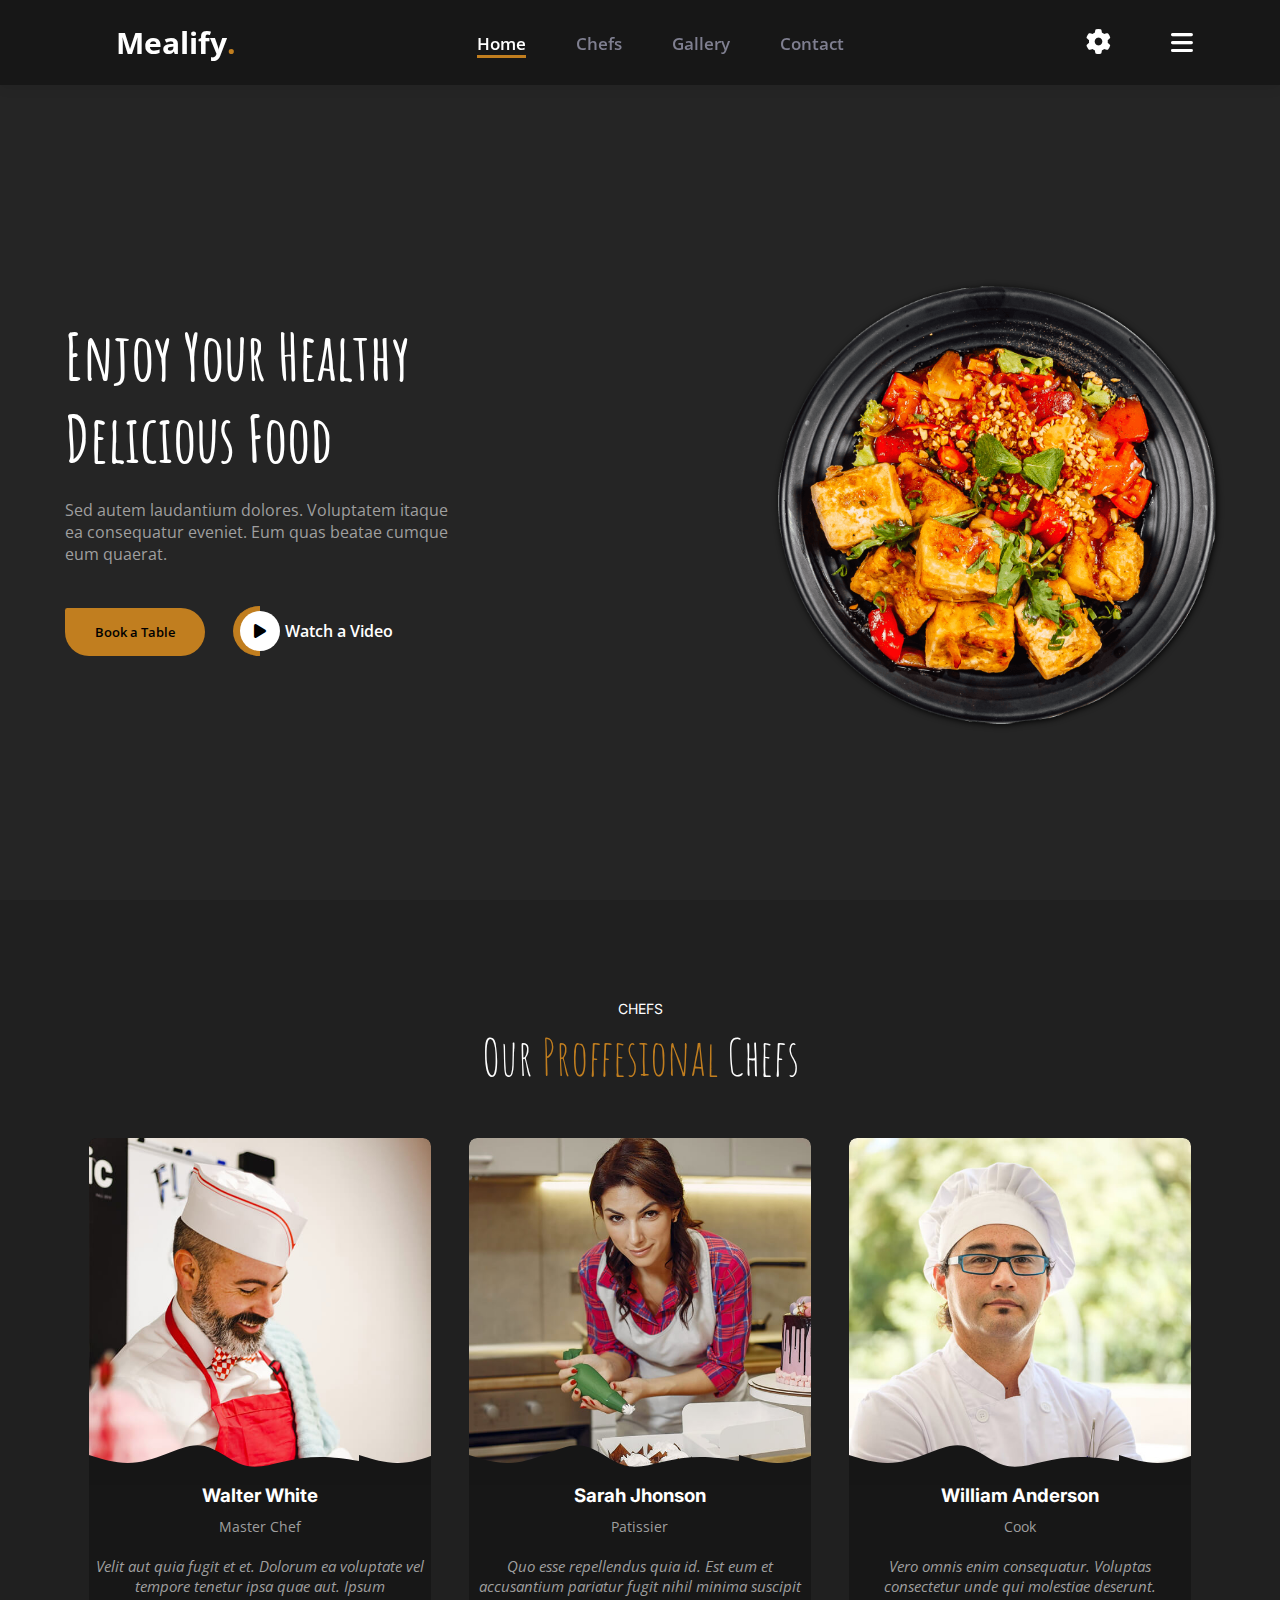
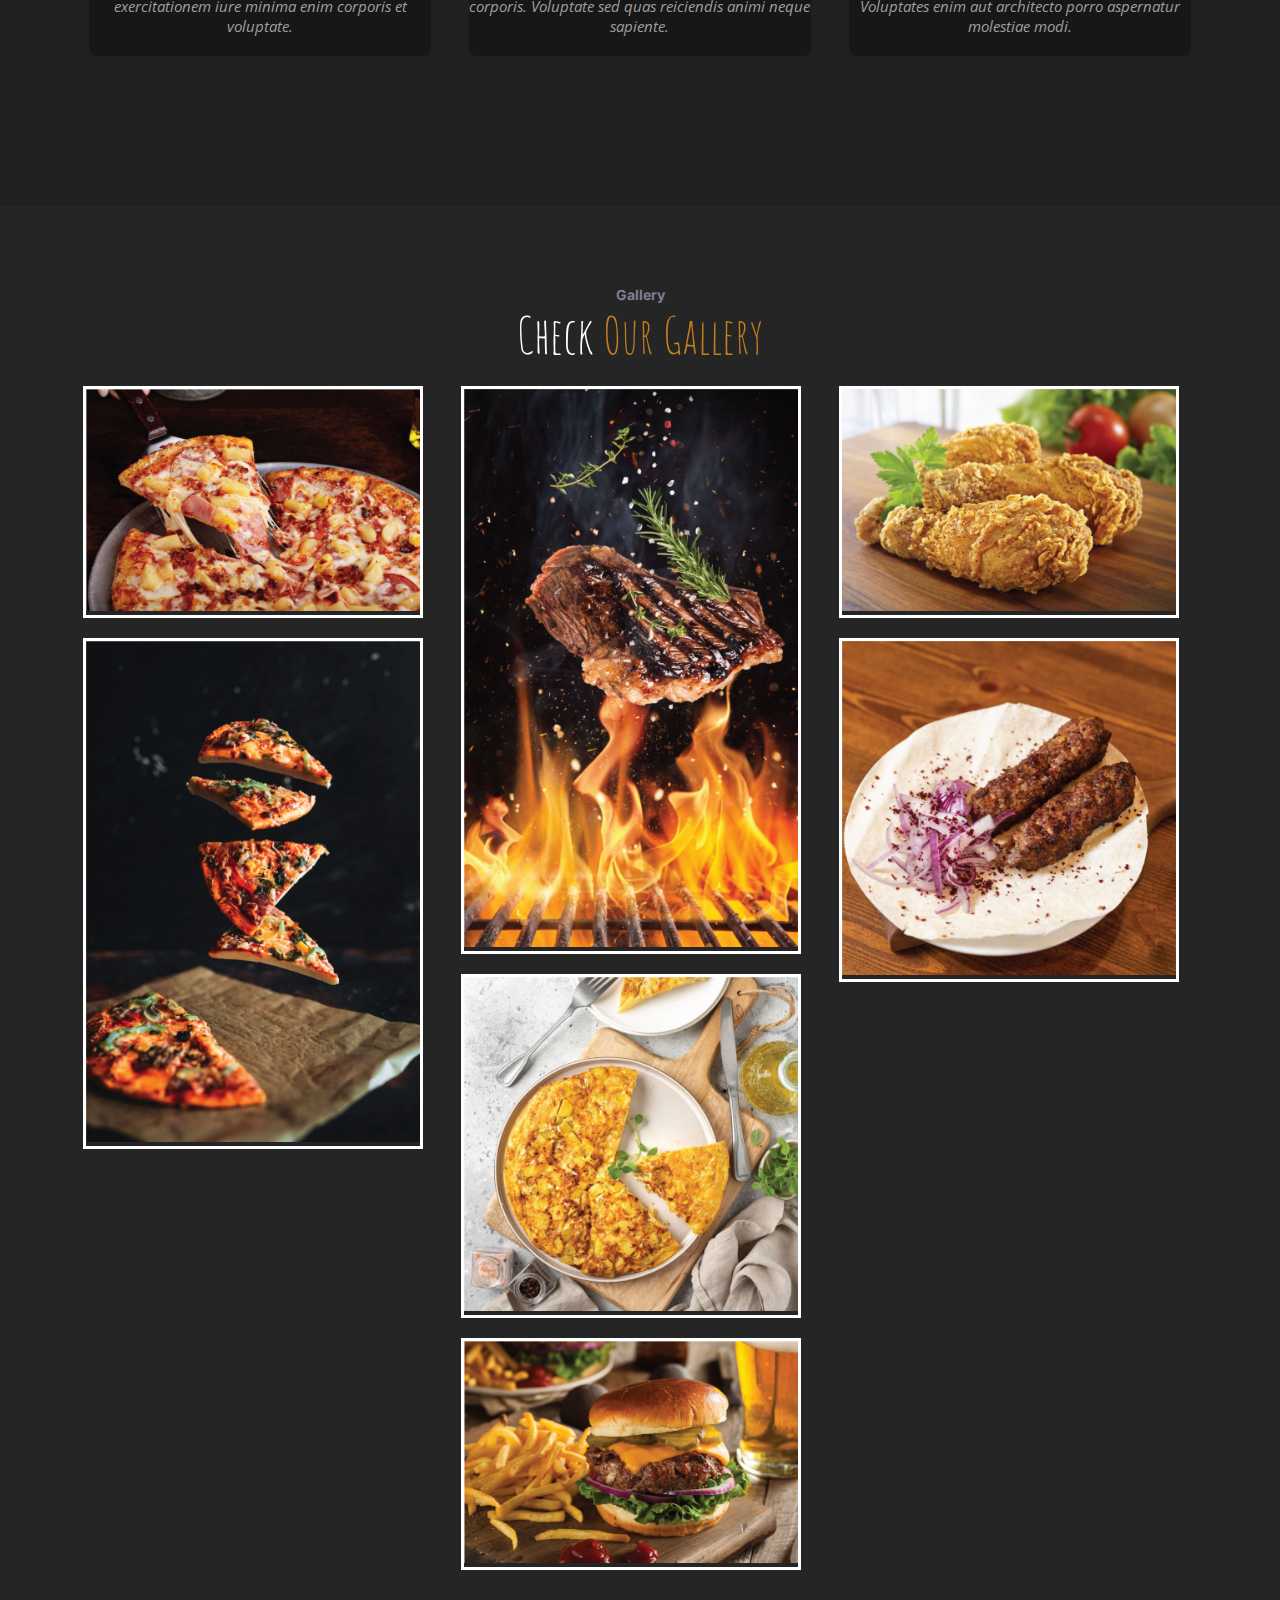
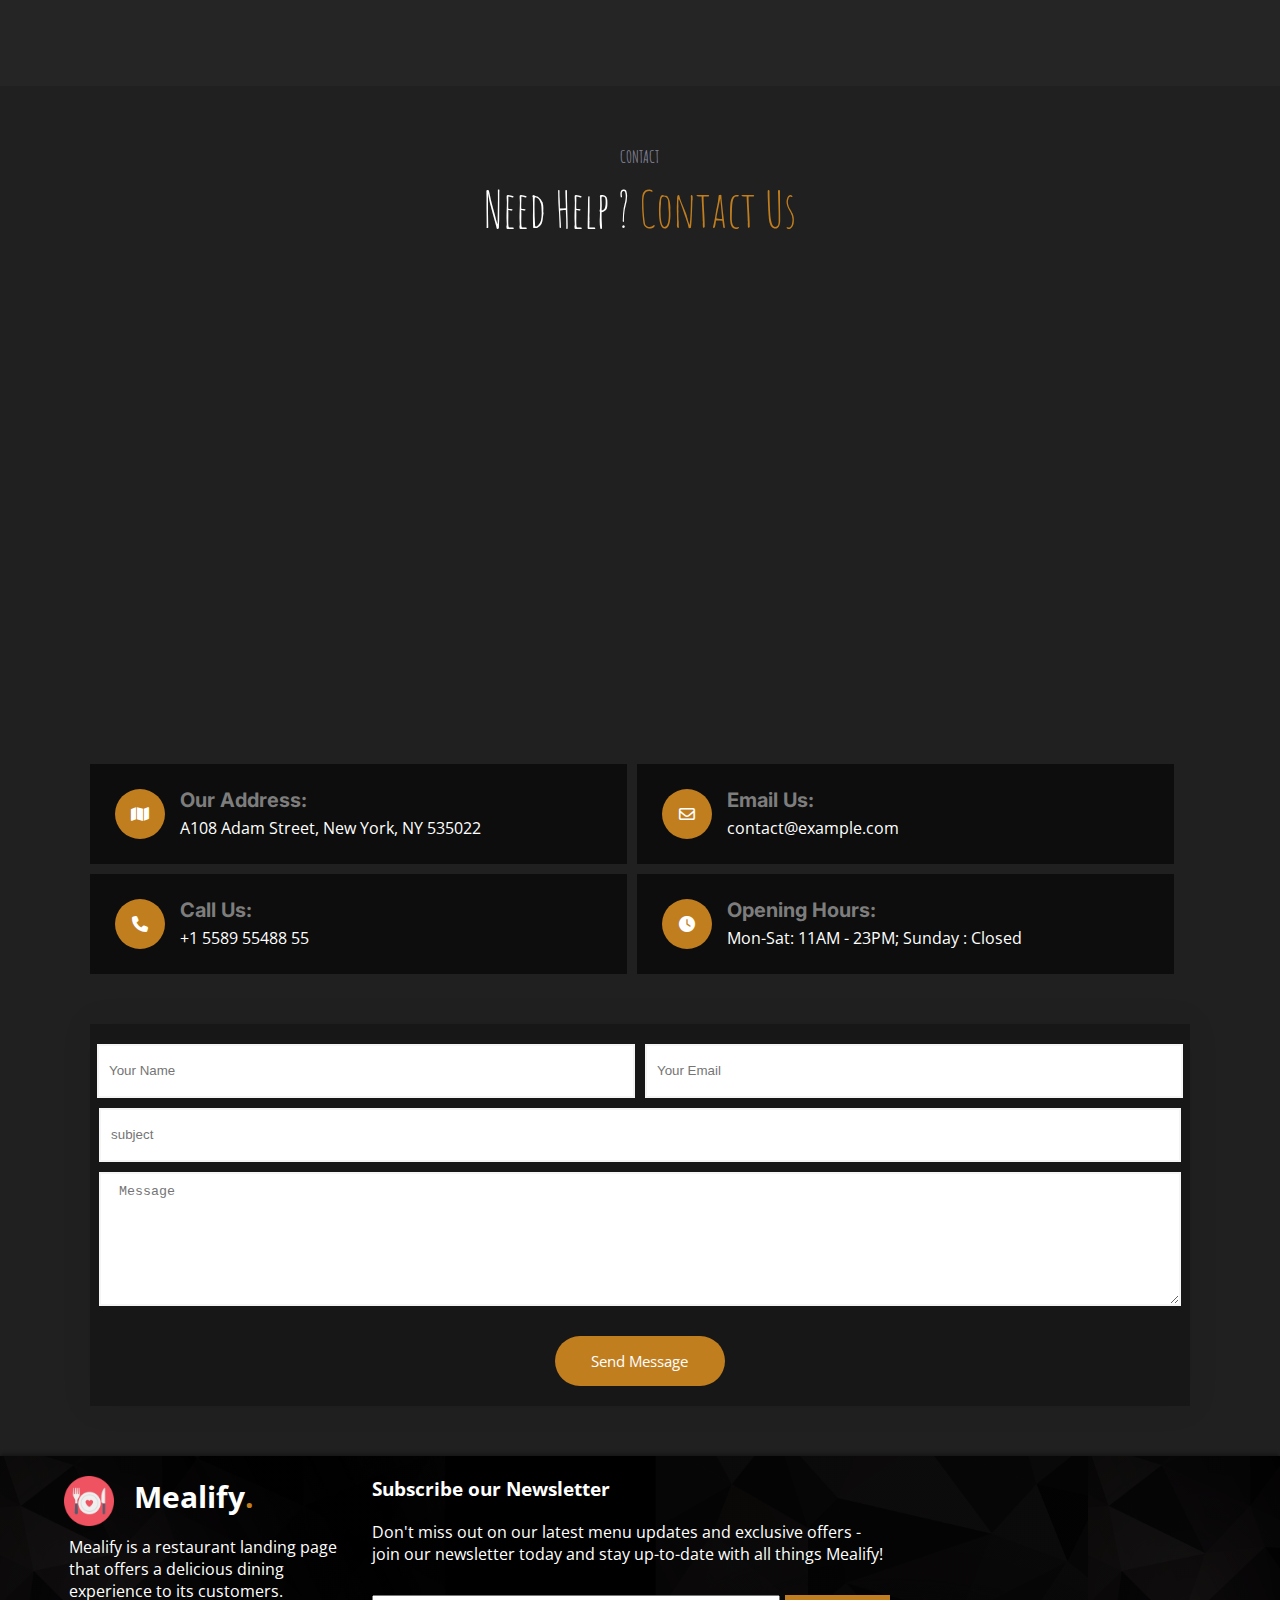
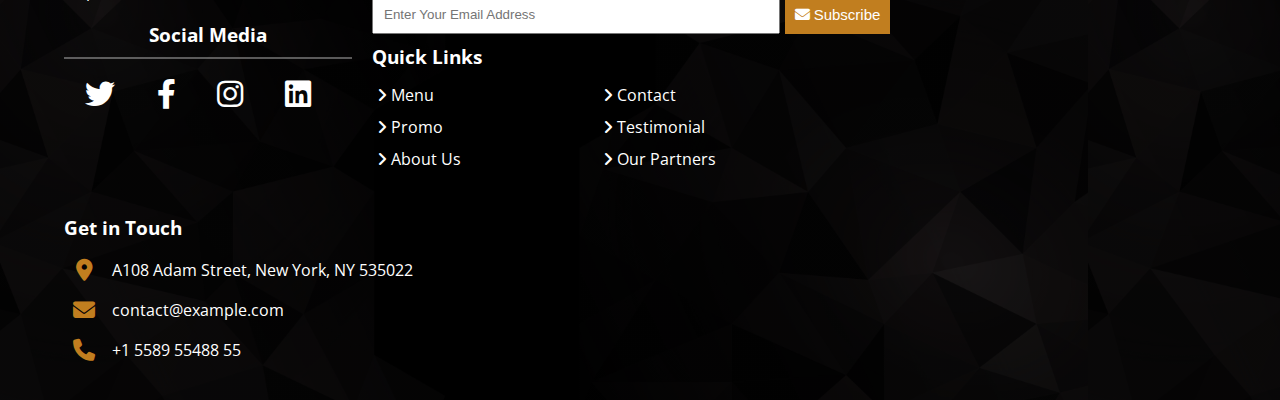
==== commit 09478283: "first commit" ====
--- a/darkMode.htm
+++ b/darkMode.htm
@@ -1,419 +1,421 @@
 <!DOCTYPE html>
-  <head>
-    <meta charset="UTF-8" />
-    <meta name="viewport" content="width=device-width, initial-scale=1.0" />
-    <title>Mealify</title>
-    <link rel="preconnect" href="https://fonts.googleapis.com" />
-    <link rel="preconnect" href="https://fonts.gstatic.com" crossorigin />
-    <link
-      href="https://fonts.googleapis.com/css2?family=Amatic+SC:wght@400;700&family=Inter:wght@700&family=Open+Sans:ital,wght@0,300;0,400;0,500;0,600;0,700;0,800;1,300;1,400;1,500;1,600;1,700;1,800&display=swap"
-      rel="stylesheet"
-    />
+<head>
+  <meta charset="UTF-8" />
+  <meta name="viewport" content="width=device-width, initial-scale=1.0" />
+  <title>Mealify</title>
+  <link rel="preconnect" href="https://fonts.googleapis.com" />
+  <link rel="preconnect" href="https://fonts.gstatic.com" crossorigin />
+  <link
+    href="https://fonts.googleapis.com/css2?family=Amatic+SC:wght@400;700&family=Inter:wght@700&family=Open+Sans:ital,wght@0,300;0,400;0,500;0,600;0,700;0,800;1,300;1,400;1,500;1,600;1,700;1,800&display=swap"
+    rel="stylesheet"
+  />
 
-    <!-- fonts -->
-    <link rel="icon" href="photo/favicon.ico" />
-    <link href="css/all.min.css" rel="stylesheet" />
-    <link href="css/darkmode.css" rel="stylesheet" />
-    <link href="css/mediaquery.css" rel="stylesheet" />
-  </head>
+  <!-- fonts -->
+  <link rel="icon" href="photo/favicon.ico" />
+  <link href="css/all.min.css" rel="stylesheet" />
+  <link href="css/darkmode.css" rel="stylesheet" />
+  <link href="css/mediaquery.css" rel="stylesheet" />
+</head>
 
-  <body>
-    <nav>
-      <div class="container">
+<body>
+  <nav>
+    <div class="container">
+      <div class="logo">
+        <a href="">Mealify<span>.</span></a>
+      </div>
+      <div class="navs">
+        <ul class=".nav-links">
+          <li>
+            <a href="#home" class="home_link">Home</a>
+          </li>
+          <li><a href="#Chefs" class="Chefs_link">Chefs</a></li>
+          <li><a href="#Gallery" class="Gallery_link">Gallery</a></li>
+          <li><a href="#contact">Contact</a></li>
+        </ul>
+      </div>
+      <div class="icon">
+        <a href="index.html" target="_self">
+          <i class="fa-solid fa-gear"></i>
+        </a>
+        <a href="">
+          <i class="fa-solid fa-bars list-icon"></i>
+        </a>
+      </div>
+    </div>
+  </nav>
+  <section id="home" class="home">
+    <div class="container">
+      <div class="caption">
+        <h2>Enjoy Your Healthy Delicious Food</h2>
+        <p>
+          Sed autem laudantium dolores. Voluptatem itaque ea consequatur
+          eveniet. Eum quas beatae cumque eum quaerat.
+        </p>
+        <div class="buttons">
+          <button class="btn1"><a href="#contact">Book a Table</a></button>
+          <button class="btn2">
+            <a href="https://youtube.com/" target="_blank">
+              <div class="icon">
+                <i class="fa-solid fa-play"></i>
+              </div>
+              Watch a Video
+            </a>
+          </button>
+        </div>
+      </div>
+      <div class="plat">
+        <img src="photo/hero-img.png" />
+      </div>
+    </div>
+  </section>
+  <section id="Chefs" class="Chefs">
+    <div class="container">
+      <div class="chef-head">
+        <h2>CHEFS</h2>
+        <p class="p1">Our <span>Proffesional</span> Chefs</p>
+      </div>
+      <div class="chef-cards">
+        <div class="chef-card chef-card1">
+          <div class="picture">
+            <img src="photo/chefs-1.jpg" />
+          </div>
+          <div class="chef-information">
+            <h3>Walter White</h3>
+            <span>Master Chef</span>
+            <p>
+              Velit aut quia fugit et et. Dolorum ea voluptate vel tempore
+              tenetur ipsa quae aut. Ipsum exercitationem iure minima enim
+              corporis et voluptate.
+            </p>
+          </div>
+          <ul class="chef-social">
+            <li>
+              <a href=""><i class="fa-brands fa-twitter"></i></a>
+            </li>
+            <li>
+              <a href="">
+                <i class="fa-brands fa-facebook-f"></i>
+              </a>
+            </li>
+            <li>
+              <a href="">
+                <i class="fa-brands fa-instagram"></i>
+              </a>
+            </li>
+            <li>
+              <a href="">
+                <i class="fa-brands fa-linkedin-in"></i>
+              </a>
+            </li>
+          </ul>
+        </div>
+
+        <div class="chef-card chef-card2">
+          <div class="picture">
+            <img src="photo/chefs-2.jpg" />
+          </div>
+          <div class="chef-information">
+            <h3>Sarah Jhonson</h3>
+            <span> Patissier</span>
+            <p>
+              Quo esse repellendus quia id. Est eum et accusantium pariatur
+              fugit nihil minima suscipit corporis. Voluptate sed quas
+              reiciendis animi neque sapiente.
+            </p>
+          </div>
+          <ul class="chef-social">
+            <li>
+              <a href=""><i class="fa-brands fa-twitter"></i></a>
+            </li>
+            <li>
+              <a href="">
+                <i class="fa-brands fa-facebook-f"></i>
+              </a>
+            </li>
+            <li>
+              <a href="">
+                <i class="fa-brands fa-instagram"></i>
+              </a>
+            </li>
+            <li>
+              <a href="">
+                <i class="fa-brands fa-linkedin-in"></i>
+              </a>
+            </li>
+          </ul>
+        </div>
+
+        <div class="chef-card chef-card3">
+          <div class="picture">
+            <img src="photo/chefs-3.jpg" />
+          </div>
+
+          <div class="chef-information">
+            <h3>William Anderson</h3>
+            <span> Cook</span>
+            <p>
+              Vero omnis enim consequatur. Voluptas consectetur unde qui
+              molestiae deserunt. Voluptates enim aut architecto porro
+              aspernatur molestiae modi.
+            </p>
+          </div>
+          <ul class="chef-social">
+            <li>
+              <a href=""><i class="fa-brands fa-twitter"></i></a>
+            </li>
+            <li>
+              <a href="">
+                <i class="fa-brands fa-facebook-f"></i>
+              </a>
+            </li>
+            <li>
+              <a href="">
+                <i class="fa-brands fa-instagram"></i>
+              </a>
+            </li>
+            <li>
+              <a href="">
+                <i class="fa-brands fa-linkedin-in"></i>
+              </a>
+            </li>
+          </ul>
+        </div>
+      </div>
+    </div>
+  </section>
+  <section id="Gallery" class="Gallery">
+    <div class="container">
+      <div class="gallery-title">
+        <h2>Gallery</h2>
+        <p>Check <span>Our Gallery</span></p>
+      </div>
+      <div class="photos">
+        <picture class="pizza">
+          <img src="photo/gallery/meal-1.jpg" alt="" />
+          <div class="overlay">
+            <h2>Pizza</h2>
+            <p>Hawaiian pizza with ham and pineapple</p>
+          </div>
+        </picture>
+        <picture class="leviation-pizza">
+          <img src="photo/gallery/meal-4.jpg" alt="" />
+          <div class="overlay">
+            <h2>Levitation pizza</h2>
+            <p>Levitation pizza on black background.</p>
+          </div>
+        </picture>
+        <picture class="beef-steak">
+          <img src="photo/gallery/meal-2.jpg" alt="" />
+          <div class="overlay">
+            <h2>Beef steaks</h2>
+            <p>
+              Tasty beef steaks flying above cast iron grate with fire flames.
+            </p>
+          </div>
+        </picture>
+        <picture class="Frittata">
+          <img src="photo/gallery/meal-7.jpg" alt="" />
+          <div class="overlay">
+            <h2>Frittata</h2>
+            <p>Frittata or potato pie in a ceramic plate</p>
+          </div>
+        </picture>
+        <picture class="Burger">
+          <img src="photo/gallery/meal-3.jpg" alt="" />
+          <div class="overlay">
+            <h2>Burger</h2>
+            <p>grass fed bison hamburger with chips & beer</p>
+          </div>
+        </picture>
+        <picture class="Fried-Chicken">
+          <img src="photo/gallery/meal-5.jpg" alt="" />
+          <div class="overlay">
+            <h2>Crispy Fried Chicken</h2>
+            <p>
+              Golden brown chicken legs with a crunchy coating and juicy meat
+            </p>
+          </div>
+        </picture>
+        <picture class="kebab">
+          <img src="photo/gallery/meal-6.jpg" alt="" />
+          <div class="overlay">
+            <h2>Lyulya kebab</h2>
+            <p>
+              Tender and juicy skewers of ground lamb or beef, flavored with
+              aromatic spices and herbs
+            </p>
+          </div>
+        </picture>
+      </div>
+    </div>
+  </section>
+  <section id="contact" class="contact">
+    <div class="container">
+      <div class="contact-head">
+        <h2>CONTACT</h2>
+        <p>Need Help ? <span>Contact Us</span></p>
+      </div>
+      <div class="map">
+        <div class="frame">
+          <iframe
+            src="https://www.google.com/maps/embed?pb=!1m14!1m12!1m3!1d1032848.2272240134!2d32.7023043773013!3d30.659828495883165!2m3!1f0!2f0!3f0!3m2!1i1024!2i768!4f13.1!5e0!3m2!1sar!2seg!4v1686413583642!5m2!1sar!2seg"
+            width="600"
+            height="450"
+            style="border: 0"
+            allowfullscreen=""
+            loading="lazy"
+            referrerpolicy="no-referrer-when-downgrade"
+          ></iframe>
+        </div>
+      </div>
+      <div class="contact-details">
+        <div class="add">
+          <div class="icon">
+            <i class="fa-solid fa-map"></i>
+          </div>
+          <div class="address">
+            <h3>Our Address:</h3>
+            <p>A108 Adam Street, New York, NY 535022</p>
+          </div>
+        </div>
+        <div class="email-contact">
+          <div class="icon"><i class="fa-regular fa-envelope"></i></div>
+          <div class="email-us">
+            <h3>Email Us:</h3>
+            <p>contact@example.com</p>
+          </div>
+        </div>
+        <div class="Call">
+          <div class="icon">
+            <i class="fa-solid fa-phone"></i>
+          </div>
+          <div class="call-us">
+            <h3>Call Us:</h3>
+            <p>+1 5589 55488 55</p>
+          </div>
+        </div>
+        <div class="hour">
+          <div class="icon">
+            <i class="fa-solid fa-clock"></i>
+          </div>
+          <div class="opening-hour">
+            <h3>Opening Hours:</h3>
+            <p>Mon-Sat: 11AM - 23PM; Sunday : Closed</p>
+          </div>
+        </div>
+      </div>
+      <form>
+        <input type="text" class="text" placeholder="Your Name" />
+        <input type="email" class="email" placeholder="Your Email" />
+        <input type="subject" class="subject" placeholder="subject" />
+        <textarea name="" id="" placeholder=" Message" class="message"></textarea>
+        <button>Send Message</button>
+      </form>
+    </div>
+  </section>
+  <footer>
+    <div class="container">
+      <div class="about">
         <div class="logo">
-          <a href="">Mealify<span>.</span></a>
-        </div>
-        <div class="navs">
-          <ul class=".nav-links">
-            <li>
-              <a href="#home" class="home_link">Home</a>
-            </li>
-            <li><a href="#Chefs" class="Chefs_link">Chefs</a></li>
-            <li><a href="#Gallery" class="Gallery_link">Gallery</a></li>
-            <li><a href="#contact">Contact</a></li>
-          </ul>
-        </div>
-        <div class="icon">
-          <a href="index.html">
-            <i class="fa-solid fa-gear"></i>
-          </a>
-        </div>
-      </div>
-    </nav>
-    <section id="home" class="home">
-      <div class="container">
-        <div class="caption">
-          <h2>Enjoy Your Healthy Delicious Food</h2>
+          <div class="logo-image">
+            <img src="photo/favicon.png" alt="Mealify Logo" />
+          </div>
+          <h2>Mealify</h2>
+        </div>
+        <p>
+          Mealify is a restaurant landing page that offers a delicious dining
+          experience to its customers.
+        </p>
+        <p class="social-media">Social Media</p>
+        <ul class="social-links">
+          <li class="twitter">
+            <a href="https://twitter.com" target="_blank">
+              <i class="fa-brands fa-twitter"></i>
+            </a>
+          </li>
+          <li class="facebook">
+            <a href="https://facebook.com" target="_blank">
+              <i class="fa-brands fa-facebook-f"></i>
+            </a>
+          </li>
+          <li class="instagram">
+            <a href="https://instagram.com" target="_blank">
+              <i class="fa-brands fa-instagram"></i>
+            </a>
+          </li>
+          <li class="linkedin">
+            <a href="https://linkedin.com" target="_blank">
+              <i class="fa-brands fa-linkedin"></i>
+            </a>
+          </li>
+        </ul>
+      </div>
+      <div class="subscription">
+        <div class="subscription-box">
+          <h3>Subscribe our Newsletter</h3>
           <p>
-            Sed autem laudantium dolores. Voluptatem itaque ea consequatur
-            eveniet. Eum quas beatae cumque eum quaerat.
+            Don't miss out on our latest menu updates and exclusive offers -
+            join our newsletter today and stay up-to-date with all things
+            Mealify!
           </p>
-          <div class="buttons">
-            <button class="btn1"><a href="#contact">Book a Table</a></button>
-            <button class="btn2">
-              <a href="https://youtube.com/" target="_blank">
-                <div class="icon">
-                  <i class="fa-solid fa-play"></i>
-                </div>
-                Watch a Video
-              </a>
+          <div class="subscription-group">
+            <input type="email" placeholder="Enter Your Email Address" />
+            <button class="btn">
+              <i class="fa-solid fa-envelope"></i> Subscribe
             </button>
           </div>
         </div>
-        <div class="plat">
-          <img src="photo/hero-img.png" />
-        </div>
-      </div>
-    </section>
-    <section id="Chefs" class="Chefs">
-      <div class="container">
-        <div class="chef-head">
-          <h2>CHEFS</h2>
-          <p class="p1">Our <span>Proffesional</span> Chefs</p>
-        </div>
-        <div class="chef-cards">
-          <div class="chef-card chef-card1">
-            <div class="picture">
-              <img src="photo/chefs-1.jpg" />
-            </div>
-            <div class="chef-information">
-              <h3>Walter White</h3>
-              <span>Master Chef</span>
-              <p>
-                Velit aut quia fugit et et. Dolorum ea voluptate vel tempore
-                tenetur ipsa quae aut. Ipsum exercitationem iure minima enim
-                corporis et voluptate.
-              </p>
-            </div>
-            <ul class="chef-social">
-              <li>
-                <a href=""><i class="fa-brands fa-twitter"></i></a>
-              </li>
-              <li>
-                <a href="">
-                  <i class="fa-brands fa-facebook-f"></i>
-                </a>
-              </li>
-              <li>
-                <a href="">
-                  <i class="fa-brands fa-instagram"></i>
-                </a>
-              </li>
-              <li>
-                <a href="">
-                  <i class="fa-brands fa-linkedin-in"></i>
-                </a>
+        <div class="quick-links">
+          <h3>Quick Links</h3>
+          <div class="links">
+            <ul>
+              <li>
+                <i class="fa-solid fa-angle-right"></i>
+                <a href="">Menu</a>
+              </li>
+              <li>
+                <i class="fa-solid fa-angle-right"></i>
+                <a href="">Promo</a>
+              </li>
+              <li>
+                <i class="fa-solid fa-angle-right"></i>
+                <a href="">About Us</a>
               </li>
             </ul>
-          </div>
-
-          <div class="chef-card chef-card2">
-            <div class="picture">
-              <img src="photo/chefs-2.jpg" />
-            </div>
-            <div class="chef-information">
-              <h3>Sarah Jhonson</h3>
-              <span> Patissier</span>
-              <p>
-                Quo esse repellendus quia id. Est eum et accusantium pariatur
-                fugit nihil minima suscipit corporis. Voluptate sed quas
-                reiciendis animi neque sapiente.
-              </p>
-            </div>
-            <ul class="chef-social">
-              <li>
-                <a href=""><i class="fa-brands fa-twitter"></i></a>
-              </li>
-              <li>
-                <a href="">
-                  <i class="fa-brands fa-facebook-f"></i>
-                </a>
-              </li>
-              <li>
-                <a href="">
-                  <i class="fa-brands fa-instagram"></i>
-                </a>
-              </li>
-              <li>
-                <a href="">
-                  <i class="fa-brands fa-linkedin-in"></i>
-                </a>
+            <ul>
+              <li>
+                <i class="fa-solid fa-angle-right"></i>
+                <a href="">Contact</a>
+              </li>
+              <li>
+                <i class="fa-solid fa-angle-right"></i>
+                <a href="">Testimonial</a>
+              </li>
+              <li>
+                <i class="fa-solid fa-angle-right"></i>
+                <a href="">Our Partners</a>
               </li>
             </ul>
           </div>
-
-          <div class="chef-card chef-card3">
-            <div class="picture">
-              <img src="photo/chefs-3.jpg" />
-            </div>
-
-            <div class="chef-information">
-              <h3>William Anderson</h3>
-              <span> Cook</span>
-              <p>
-                Vero omnis enim consequatur. Voluptas consectetur unde qui
-                molestiae deserunt. Voluptates enim aut architecto porro
-                aspernatur molestiae modi.
-              </p>
-            </div>
-            <ul class="chef-social">
-              <li>
-                <a href=""><i class="fa-brands fa-twitter"></i></a>
-              </li>
-              <li>
-                <a href="">
-                  <i class="fa-brands fa-facebook-f"></i>
-                </a>
-              </li>
-              <li>
-                <a href="">
-                  <i class="fa-brands fa-instagram"></i>
-                </a>
-              </li>
-              <li>
-                <a href="">
-                  <i class="fa-brands fa-linkedin-in"></i>
-                </a>
-              </li>
-            </ul>
-          </div>
-        </div>
-      </div>
-    </section>
-    <section id="Gallery" class="Gallery">
-      <div class="container">
-        <div class="gallery-title">
-          <h2>Gallery</h2>
-          <p>Check <span>Our Gallery</span></p>
-        </div>
-        <div class="photos">
-          <picture class="pizza">
-            <img src="photo/gallery/meal-1.jpg" alt="" />
-            <div class="overlay">
-              <h2>Pizza</h2>
-              <p>Hawaiian pizza with ham and pineapple</p>
-            </div>
-          </picture>
-          <picture class="leviation-pizza">
-            <img src="photo/gallery/meal-4.jpg" alt="" />
-            <div class="overlay">
-              <h2>Levitation pizza</h2>
-              <p>Levitation pizza on black background.</p>
-            </div>
-          </picture>
-          <picture class="beef-steak">
-            <img src="photo/gallery/meal-2.jpg" alt="" />
-            <div class="overlay">
-              <h2>Beef steaks</h2>
-              <p>
-                Tasty beef steaks flying above cast iron grate with fire flames.
-              </p>
-            </div>
-          </picture>
-          <picture class="Frittata">
-            <img src="photo/gallery/meal-7.jpg" alt="" />
-            <div class="overlay">
-              <h2>Frittata</h2>
-              <p>Frittata or potato pie in a ceramic plate</p>
-            </div>
-          </picture>
-          <picture class="Burger">
-            <img src="photo/gallery/meal-3.jpg" alt="" />
-            <div class="overlay">
-              <h2>Burger</h2>
-              <p>grass fed bison hamburger with chips & beer</p>
-            </div>
-          </picture>
-          <picture class="Fried-Chicken">
-            <img src="photo/gallery/meal-5.jpg" alt="" />
-            <div class="overlay">
-              <h2>Crispy Fried Chicken</h2>
-              <p>
-                Golden brown chicken legs with a crunchy coating and juicy meat
-              </p>
-            </div>
-          </picture>
-          <picture class="kebab">
-            <img src="photo/gallery/meal-6.jpg" alt="" />
-            <div class="overlay">
-              <h2>Lyulya kebab</h2>
-              <p>
-                Tender and juicy skewers of ground lamb or beef, flavored with
-                aromatic spices and herbs
-              </p>
-            </div>
-          </picture>
-        </div>
-      </div>
-    </section>
-    <section id="contact" class="contact">
-      <div class="container">
-        <div class="contact-head">
-          <h2>CONTACT</h2>
-          <p>Need Help ? <span>Contact Us</span></p>
-        </div>
-        <div class="map">
-          <div class="frame">
-            <iframe
-              src="https://www.google.com/maps/embed?pb=!1m14!1m12!1m3!1d1032848.2272240134!2d32.7023043773013!3d30.659828495883165!2m3!1f0!2f0!3f0!3m2!1i1024!2i768!4f13.1!5e0!3m2!1sar!2seg!4v1686413583642!5m2!1sar!2seg"
-              width="600"
-              height="450"
-              style="border: 0"
-              allowfullscreen=""
-              loading="lazy"
-              referrerpolicy="no-referrer-when-downgrade"
-            ></iframe>
-          </div>
-        </div>
-        <div class="contact-details">
-          <div class="add">
-            <div class="icon">
-              <i class="fa-solid fa-map"></i>
-            </div>
-            <div class="address">
-              <h3>Our Address:</h3>
-              <p>A108 Adam Street, New York, NY 535022</p>
-            </div>
-          </div>
-          <div class="email-contact">
-            <div class="icon"><i class="fa-regular fa-envelope"></i></div>
-            <div class="email-us">
-              <h3>Email Us:</h3>
-              <p>contact@example.com</p>
-            </div>
-          </div>
-          <div class="Call">
-            <div class="icon">
-              <i class="fa-solid fa-phone"></i>
-            </div>
-            <div class="call-us">
-              <h3>Call Us:</h3>
-              <p>+1 5589 55488 55</p>
-            </div>
-          </div>
-          <div class="hour">
-            <div class="icon">
-              <i class="fa-solid fa-clock"></i>
-            </div>
-            <div class="opening-hour">
-              <h3>Opening Hours:</h3>
-              <p>Mon-Sat: 11AM - 23PM; Sunday : Closed</p>
-            </div>
-          </div>
-        </div>
-        <form>
-          <input type="text" class="text" placeholder="Your Name" />
-          <input type="email" class="email" placeholder="Your Email" />
-          <input type="subject" class="subject" placeholder="subject" />
-          <textarea name="" id="" placeholder=" Message"></textarea>
-          <button>Send Message</button>
-        </form>
-      </div>
-    </section>
-    <footer>
-      <div class="container">
-        <div class="about">
-          <div class="logo">
-            <div class="logo-image">
-              <img src="photo/favicon.png" alt="Mealify Logo" />
-            </div>
-            <h2>Mealify</h2>
-          </div>
-          <p>
-            Mealify is a restaurant landing page that offers a delicious dining
-            experience to its customers.
-          </p>
-          <p class="social-media">Social Media</p>
-          <ul class="social-links">
-            <li class="twitter">
-              <a href="https://twitter.com" target="_blank">
-                <i class="fa-brands fa-twitter"></i>
-              </a>
-            </li>
-            <li class="facebook">
-              <a href="https://facebook.com" target="_blank">
-                <i class="fa-brands fa-facebook-f"></i>
-              </a>
-            </li>
-            <li class="instagram">
-              <a href="https://instagram.com" target="_blank">
-                <i class="fa-brands fa-instagram"></i>
-              </a>
-            </li>
-            <li class="linkedin">
-              <a href="https://linkedin.com" target="_blank">
-                <i class="fa-brands fa-linkedin"></i>
-              </a>
-            </li>
-          </ul>
-        </div>
-        <div class="subscription">
-          <div class="subscription-box">
-            <h3>Subscribe our Newsletter</h3>
-            <p>
-              Don't miss out on our latest menu updates and exclusive offers -
-              join our newsletter today and stay up-to-date with all things
-              Mealify!
-            </p>
-            <div class="subscription-group">
-              <input type="email" placeholder="Enter Your Email Address" />
-              <button class="btn">
-                <i class="fa-solid fa-envelope"></i> Subscribe
-              </button>
-            </div>
-          </div>
-          <div class="quick-links">
-            <h3>Quick Links</h3>
-            <div class="links">
-              <ul>
-                <li>
-                  <i class="fa-solid fa-angle-right"></i>
-                  <a href="">Menu</a>
-                </li>
-                <li>
-                  <i class="fa-solid fa-angle-right"></i>
-                  <a href="">Promo</a>
-                </li>
-                <li>
-                  <i class="fa-solid fa-angle-right"></i>
-                  <a href="">About Us</a>
-                </li>
-              </ul>
-              <ul>
-                <li>
-                  <i class="fa-solid fa-angle-right"></i>
-                  <a href="">Contact</a>
-                </li>
-                <li>
-                  <i class="fa-solid fa-angle-right"></i>
-                  <a href="">Testimonial</a>
-                </li>
-                <li>
-                  <i class="fa-solid fa-angle-right"></i>
-                  <a href="">Our Partners</a>
-                </li>
-              </ul>
-            </div>
-          </div>
-        </div>
-        <div class="contact-details">
-          <h3>Get in Touch</h3>
-          <ul>
-            <li>
-              <i class="fa-solid fa-location-dot"></i>
-              <span>A108 Adam Street, New York, NY 535022 </span>
-            </li>
-            <li>
-              <i class="fa-solid fa-envelope"></i>
-              <a href="mailto:contact@example.com">contact@example.com</a>
-            </li>
-            <li>
-              <i class="fa-solid fa-phone"></i>
-              <a href="tel:+1 5589 55488 55">+1 5589 55488 55</a>
-            </li>
-          </ul>
-        </div>
-      </div>
-    </footer>
-  </body>
-</html>
+        </div>
+      </div>
+      <div class="contact-details">
+        <h3>Get in Touch</h3>
+        <ul>
+          <li>
+            <i class="fa-solid fa-location-dot"></i>
+            <span>A108 Adam Street, New York, NY 535022 </span>
+          </li>
+          <li>
+            <i class="fa-solid fa-envelope"></i>
+            <a href="mailto:contact@example.com">contact@example.com</a>
+          </li>
+          <li>
+            <i class="fa-solid fa-phone"></i>
+            <a href="tel:+1 5589 55488 55">+1 5589 55488 55</a>
+          </li>
+        </ul>
+      </div>
+    </div>
+  </footer>
+</body>
--- a/css/darkmode.css
+++ b/css/darkmode.css
@@ -149,6 +149,12 @@
     font-weight: 600;
     transition-duration: 0.5s;
 
+}
+.list-icon{
+    margin-left: 50px;
+
+    padding: 10px;
+    /* display: none; */
 }
 
 nav .container .navs ul li a:hover {
@@ -432,16 +438,16 @@
     font-style: italic;
 }
 
-.Chefs .container ul {
+.Chefs .container ul.chef-social {
     position: absolute;
     top: 15px;
     background-color: #D4C9C2;
 
-    right: -60;
+    right: -60px;
     border-radius: 5px;
     margin-right: 5px;
     transition-duration: 0.7s;
-
+/* display: none; */
 
 }
 
--- a/css/mediaquery.css
+++ b/css/mediaquery.css
@@ -3,7 +3,7 @@
 
     /*********************nav*********************************/
     nav {
-        position: absolute;
+        position: relative
     }
 
     nav .navs ul {
@@ -23,9 +23,47 @@
         align-items: center;
     }
 
+    nav {
+        position: absolute;
+    }
+
+    nav .navs {
+        display: flex;
+        justify-content: end;
+        align-items: center;
+        width: 20% !important;
+
+    }
+
+
+
+    nav .icon {
+        width: 30% !important;
+        display: flex !important;
+        justify-content: space-between !important;
+    }
+
+    .logo {
+        width: 20% !important;
+    }
+    nav .navs ul {
+        display: none !important;
+
+    }
+    nav .container .navs .list-icon:hover+ul {
+        display: flex !important;
+        flex-direction: column;
+        position: absolute;
+        top: 100%;
+        left: 0;
+        width: 95%;
+        background-color: #333333;
+    }
+
     /**********************home*******************/
     .home {
         height: auto;
+        padding-bottom: 50px;
     }
 
     .home .container {
@@ -88,21 +126,23 @@
     }
 
     .contact form .text,
-    .email {
-        width: 97%;
+    .email,.subject,.message {
+        width: 90%;
     }
 
-/****************footer***************/
-footer{
-    height: auto;
-    padding-bottom: 150px;
-    
-}
-footer .about{
-    width: 100%;
-}
+    /****************footer***************/
+    footer {
+        height: auto;
+        padding-bottom: 150px;
 
-footer .subscription,.contact-details{
-    width: 100%;
-}
+    }
+
+    footer .about {
+        width: 100%;
+    }
+
+    footer .subscription,
+    .contact-details {
+        width: 100%;
+    }
 }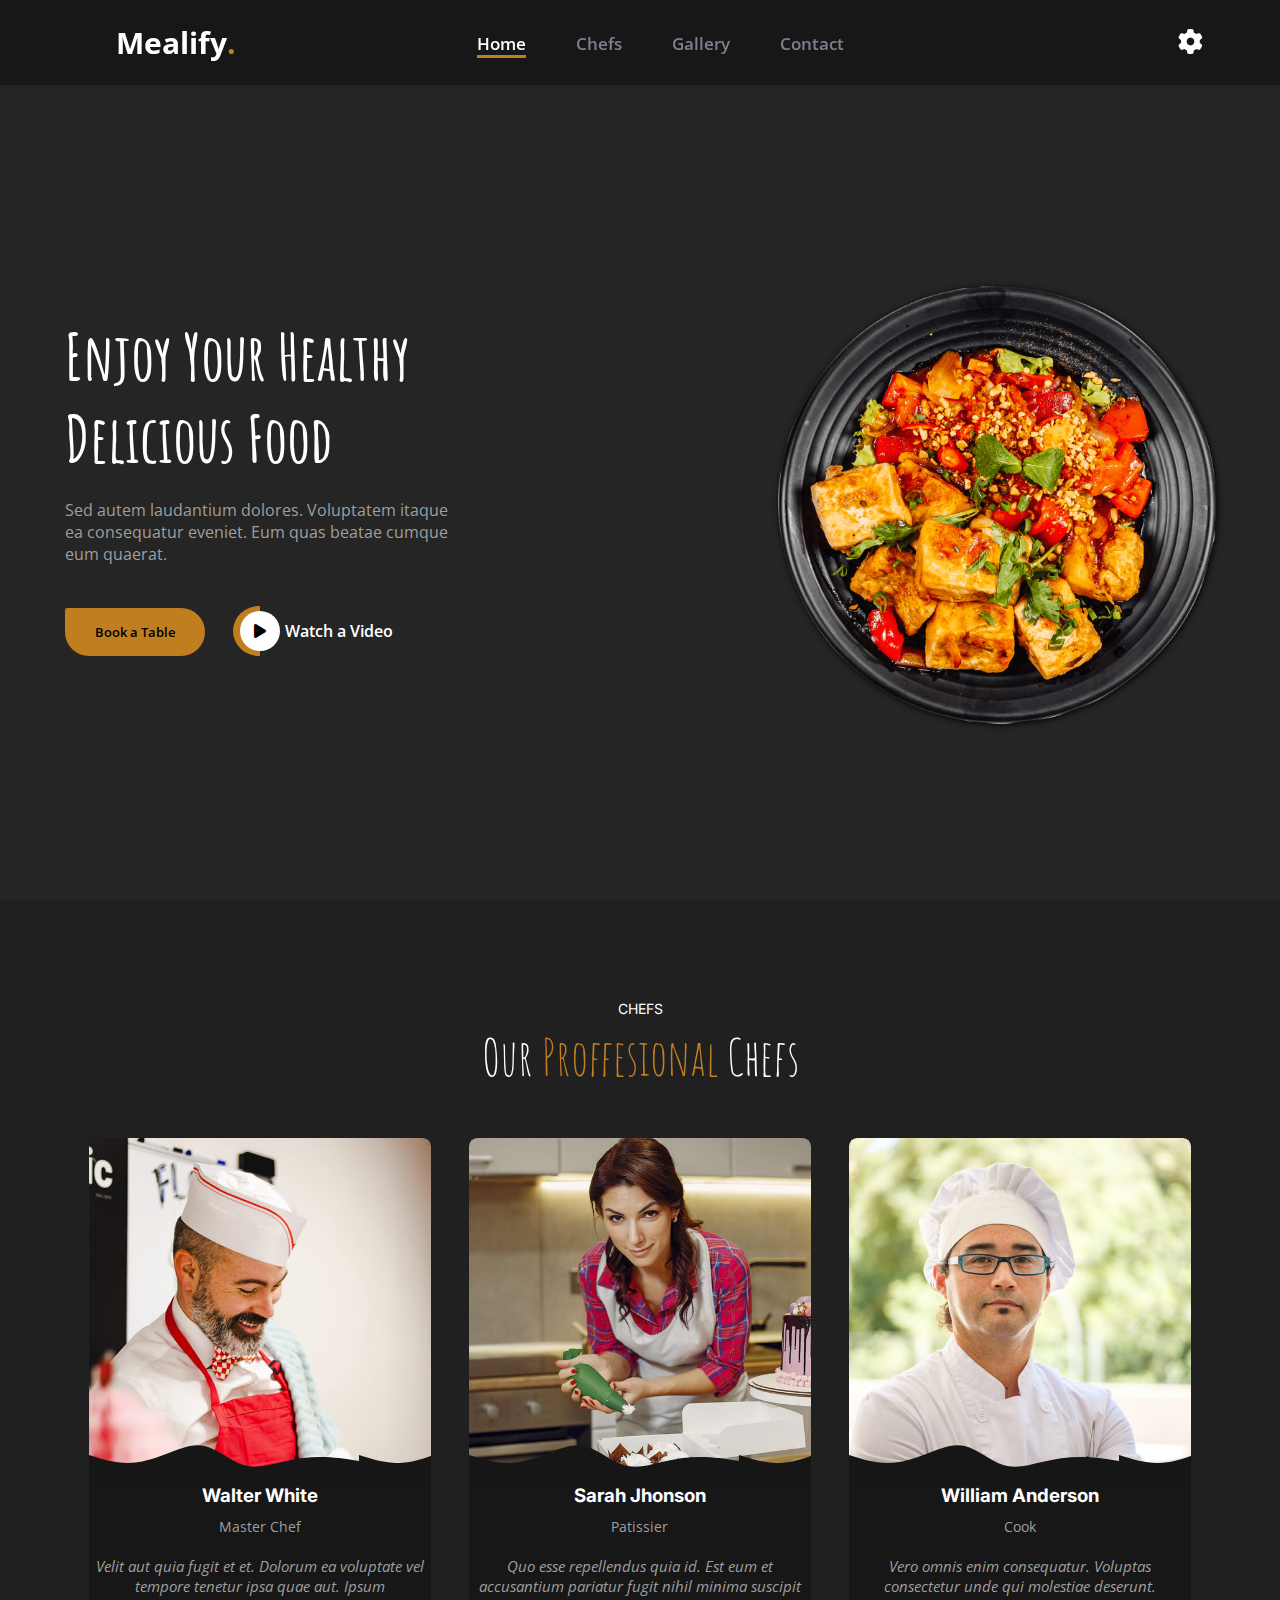
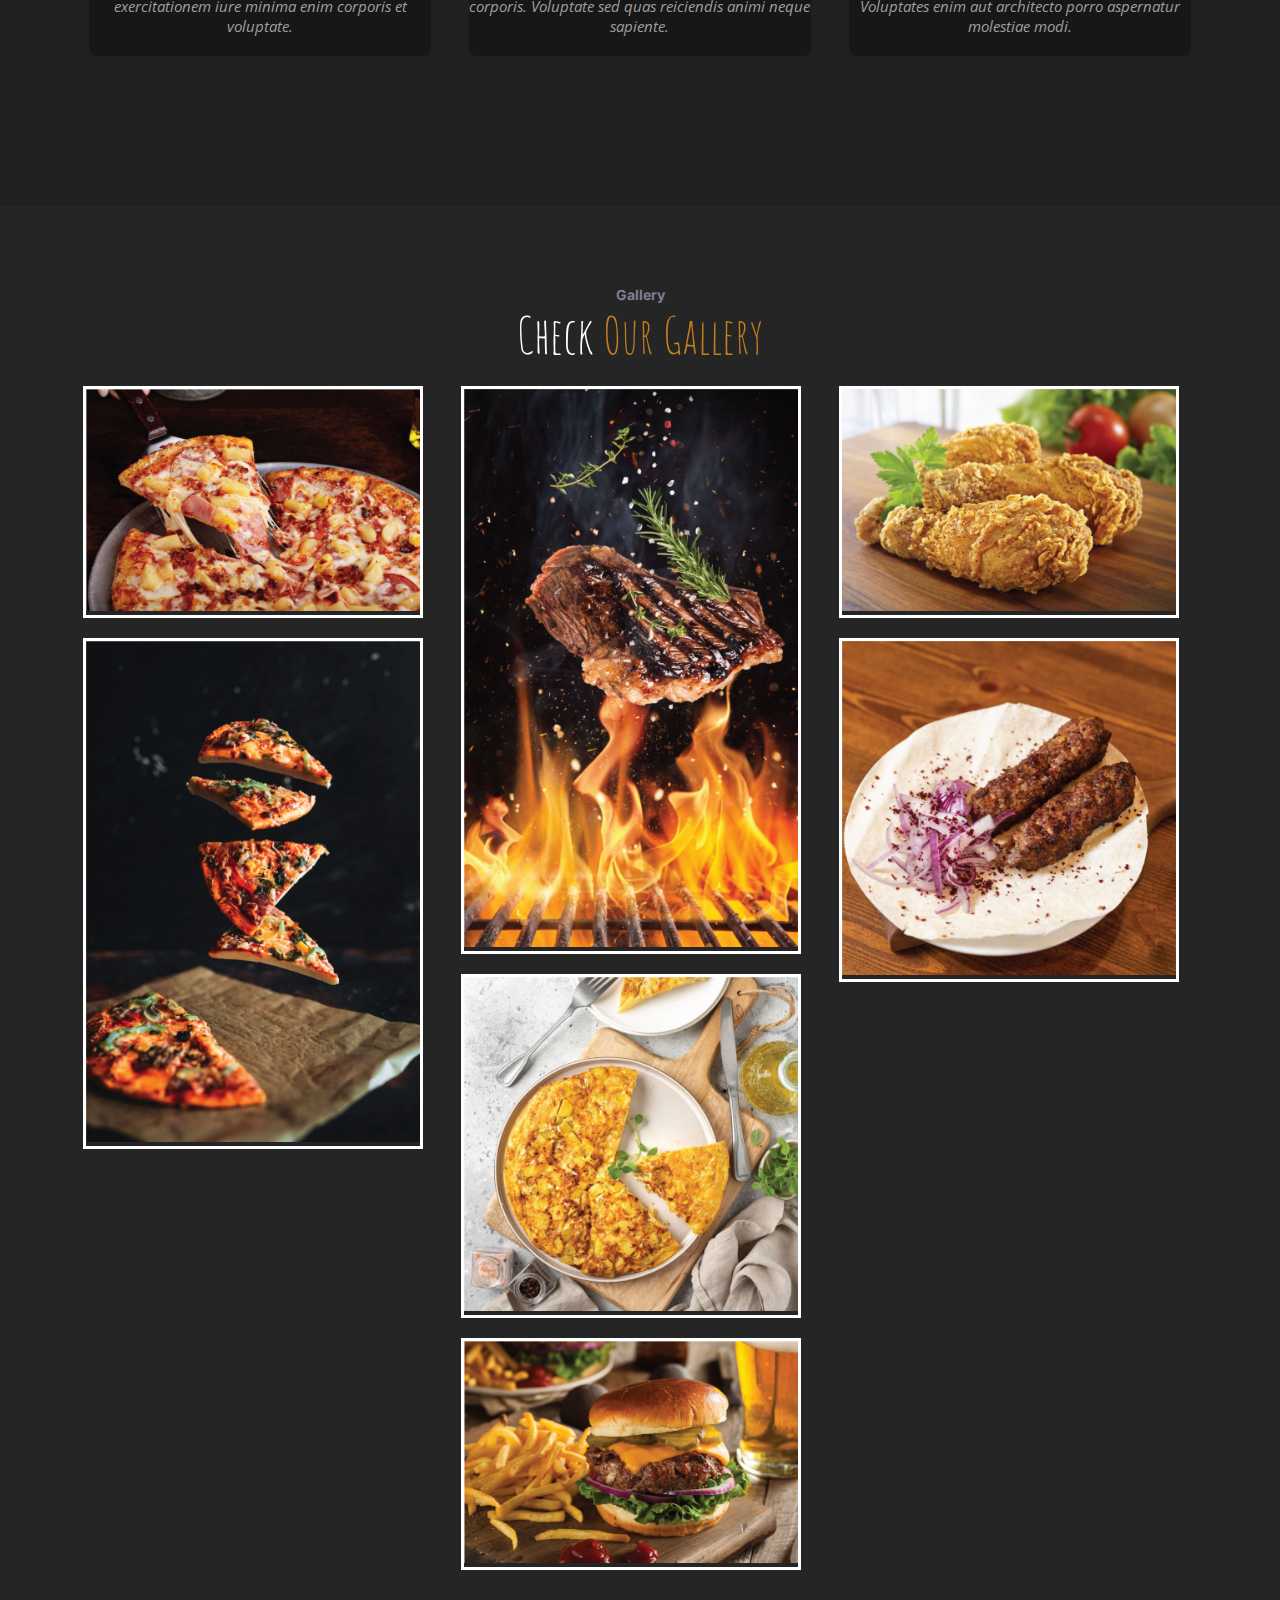
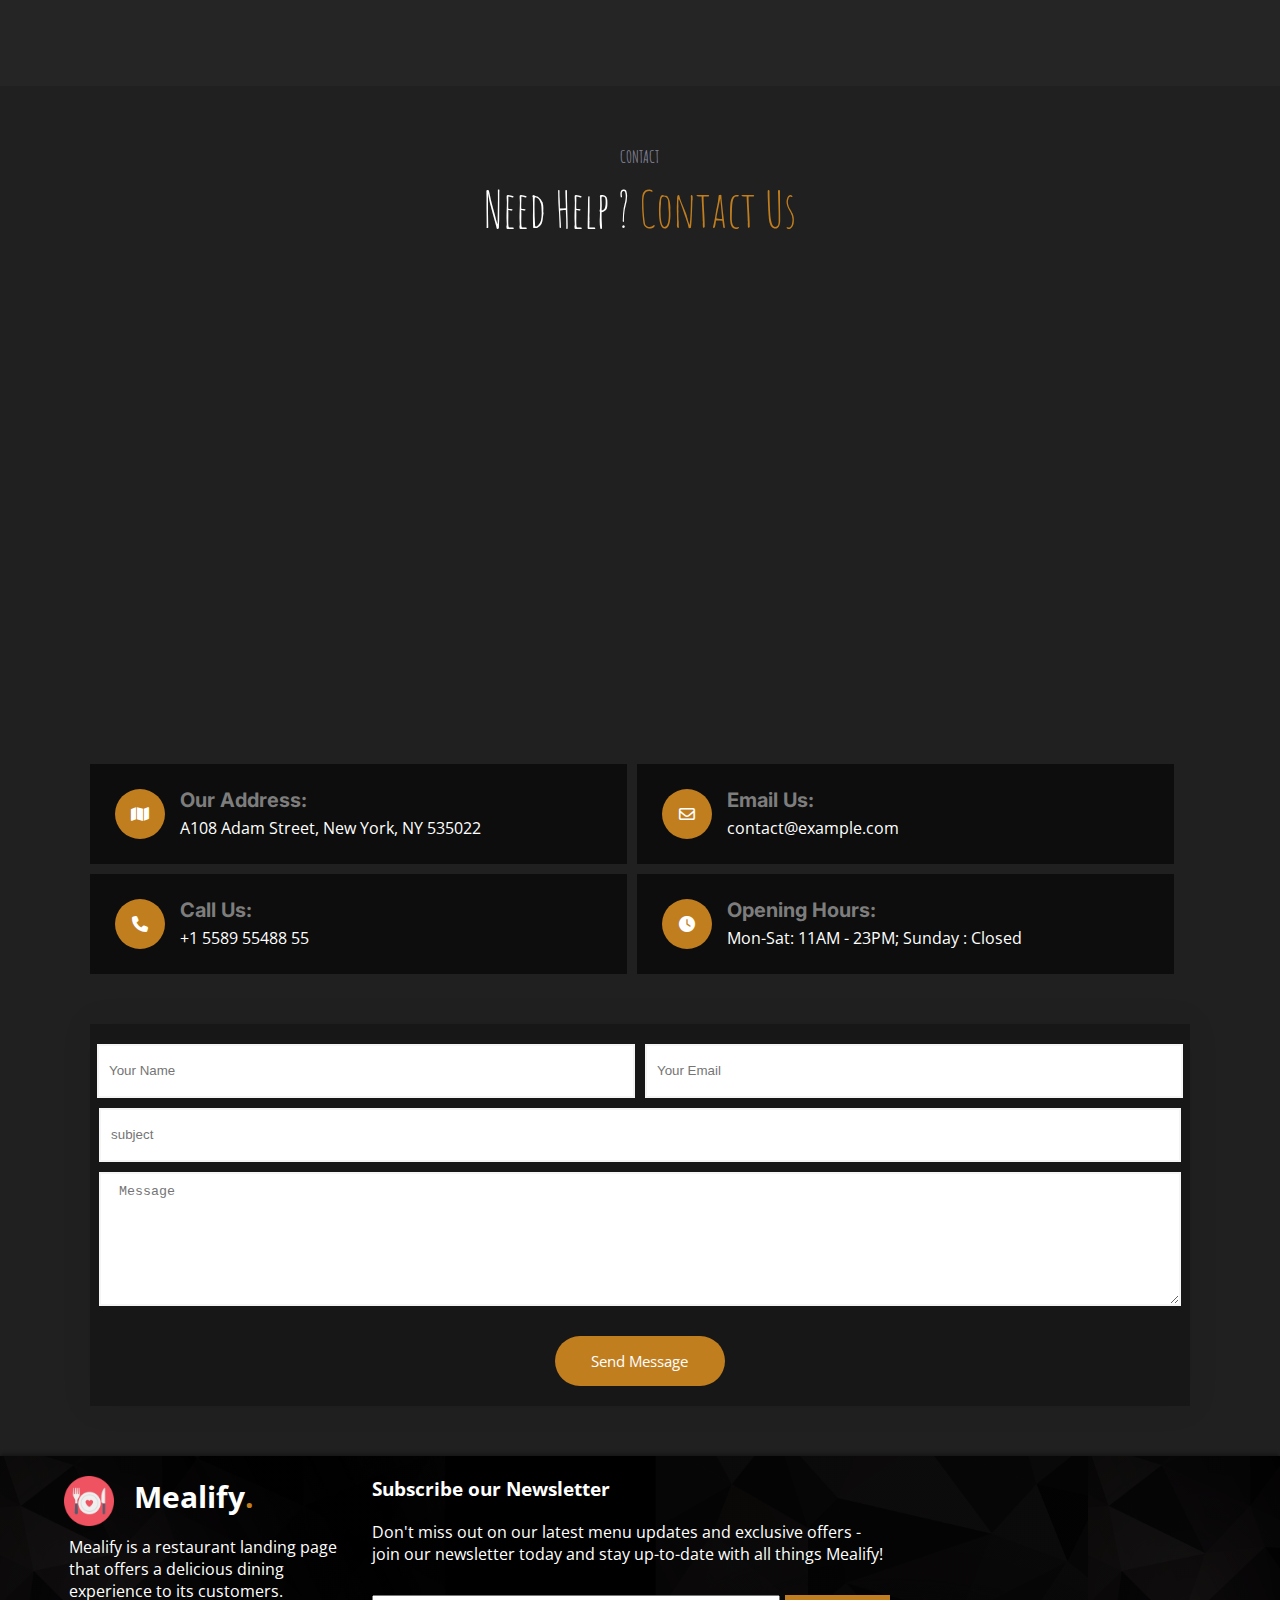
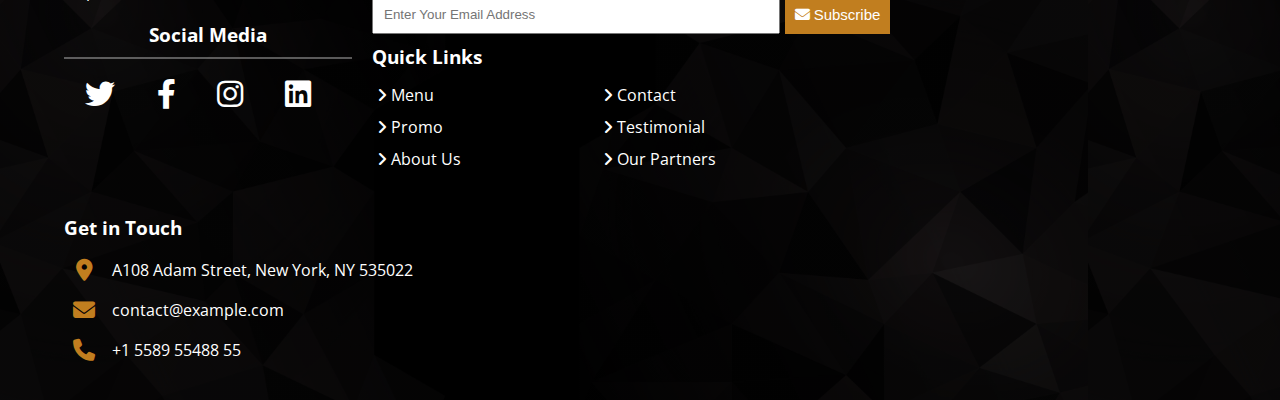
==== commit 83210c9f: "first commit" ====
--- a/darkMode.htm
+++ b/darkMode.htm
@@ -37,7 +37,7 @@
         <a href="index.html" target="_self">
           <i class="fa-solid fa-gear"></i>
         </a>
-        <a href="">
+        <a href="" >
           <i class="fa-solid fa-bars list-icon"></i>
         </a>
       </div>
--- a/css/mediaquery.css
+++ b/css/mediaquery.css
@@ -1,3 +1,9 @@
+@media all and (max-width: 600px),
+all and (min-width: 768px) {
+  .list-icon{
+    display: none !important;
+  }  
+}
 @media all and (max-width: 600px),
 all and (max-width: 768px) {
 
@@ -10,7 +16,9 @@
         flex-direction: column;
 
     }
-
+    .list-icon{
+        display: flex !important;
+      }  
     nav .navs ul li {
         padding: 0;
         margin: 0;
@@ -145,4 +153,4 @@
     .contact-details {
         width: 100%;
     }
-}+}
